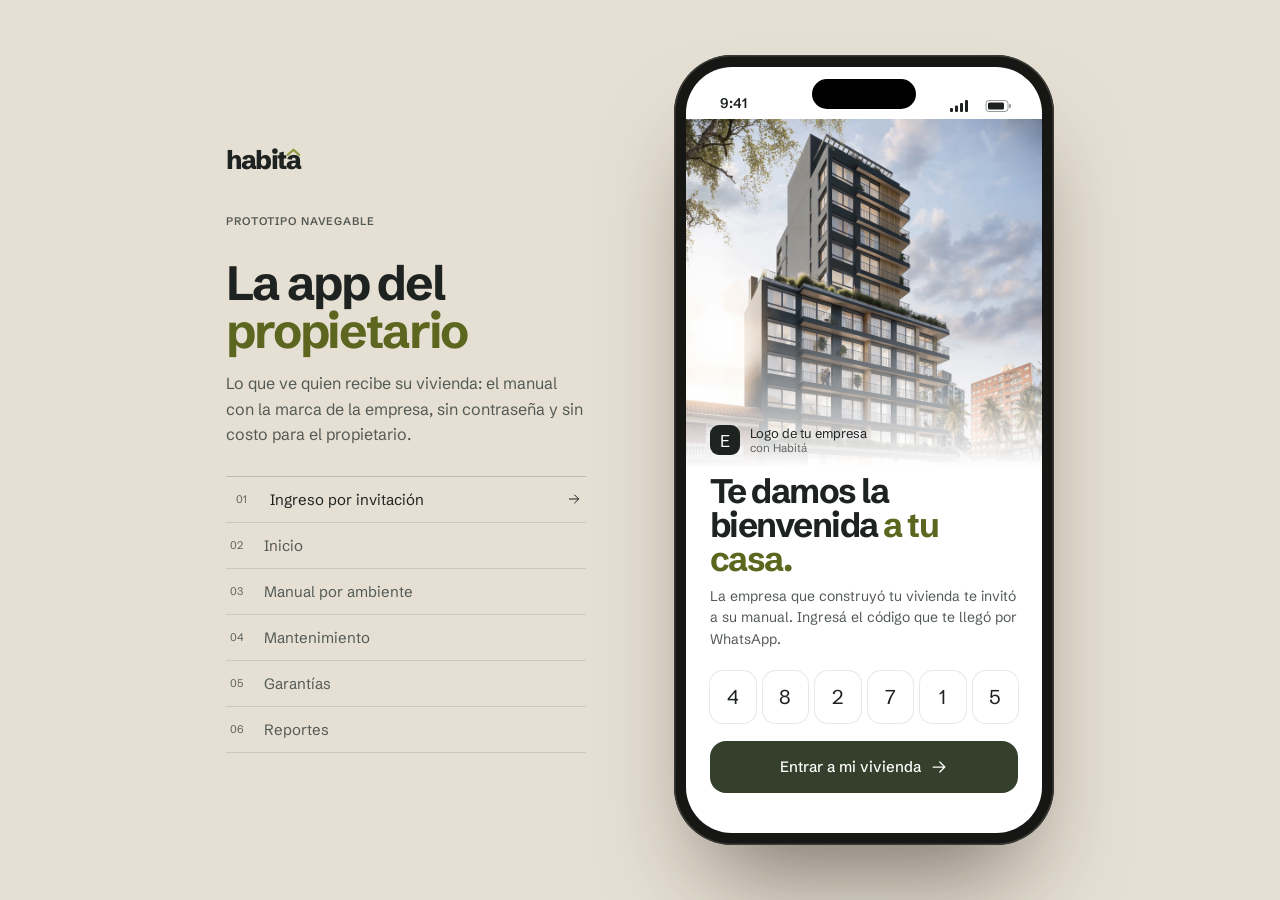
==== app.html @ 1dd272a1 "Demo de Habitá: web y app del propietario Co-Authored-By: Claude Opus 5.5 <noreply@anthropic.com>" ====
<!DOCTYPE html>
<html lang="es-UY">
<head>
<script>if (location.search.includes("embed")) document.documentElement.classList.add("embed");</script>
<meta charset="utf-8">
<meta name="viewport" content="width=device-width, initial-scale=1, viewport-fit=cover">
<title>Habitá · App del propietario</title>
<link rel="preconnect" href="https://fonts.googleapis.com">
<link rel="preconnect" href="https://fonts.gstatic.com" crossorigin>
<link href="https://fonts.googleapis.com/css2?family=Schibsted+Grotesk:wght@400..800&display=swap" rel="stylesheet">
<link rel="stylesheet" href="tokens.css">
<style>
  :root {
    --brand: var(--salvia); --brand-soft: var(--salvia-soft); --paper: var(--blanco); --paper-2: var(--arena); --card: #fff;
    --ink: var(--tinta); --ink-2: var(--tinta-2); --ink-3: var(--tinta-3); --line: rgba(30,31,28,.1); --wood: var(--terracota); --wood-soft: var(--terracota-soft);
    --serif: var(--display); --sans: var(--texto); --mono: var(--texto);
  }
  * { box-sizing: border-box; margin: 0; padding: 0; -webkit-tap-highlight-color: transparent; }
  body { font-family: var(--sans); color: var(--ink); background: var(--stage, #e6dfd3); min-height: 100vh; display: flex; align-items: center; justify-content: center; gap: 88px; padding: 32px; -webkit-font-smoothing: antialiased; }
  h1, h2, h3 { font-family: var(--serif); font-weight: 700; letter-spacing: -.045em; line-height: 1; }
  em { font-style: normal; }
  button, input, select, textarea { font: inherit; color: inherit; }
  button { background: none; border: 0; cursor: pointer; }
  svg.i { width: 20px; height: 20px; fill: none; stroke: currentColor; stroke-width: 1.5; stroke-linecap: round; stroke-linejoin: round; flex-shrink: 0; }
  :focus-visible { outline: 2px solid var(--wood); outline-offset: 2px; border-radius: 6px; }
  .label { font-family: var(--mono); font-weight: 600; font-size: 11px; letter-spacing: .08em; text-transform: uppercase; color: var(--ink-3); }

  /* Presentación */
  .intro { max-width: 360px; }
  .brand { display: flex; align-items: center; gap: 10px; margin-bottom: 40px; }
  .intro h1 { font-size: 48px; margin: 14px 0 16px; }
  .intro h1 em { color: var(--wood); }
  .intro p { color: var(--ink-2); line-height: 1.6; margin-bottom: 28px; }
  .jump { display: grid; border-top: 1px solid rgba(27,28,25,.18); }
  .jump button { display: grid; grid-template-columns: 34px 1fr auto; align-items: center; text-align: left; padding: 13px 4px; border-bottom: 1px solid rgba(27,28,25,.12); font-size: 15px; transition: padding .3s, color .2s; color: var(--ink-2); }
  .jump button span { font-family: var(--mono); font-size: 11px; color: var(--ink-3); }
  .jump button svg.i { width: 16px; height: 16px; opacity: 0; transition: opacity .2s, transform .3s; }
  .jump button:hover, .jump button.on { color: var(--ink); padding-left: 10px; }
  .jump button.on svg.i, .jump button:hover svg.i { opacity: 1; }

  .device { width: 380px; height: 790px; border-radius: 58px; padding: 12px; background: #161714; box-shadow: inset 0 0 0 1.5px #3a3b36, 0 60px 100px -36px rgba(30,20,10,.55); position: relative; flex-shrink: 0; }
  .device::before { content: ''; position: absolute; top: 24px; left: 50%; transform: translateX(-50%); width: 104px; height: 30px; border-radius: 20px; background: #000; z-index: 30; }
  .screen { width: 100%; height: 100%; border-radius: 46px; overflow: hidden; background: var(--paper); position: relative; display: flex; flex-direction: column; isolation: isolate; }

  body.embed { background: var(--paper); padding: 0; display: block; }
  body.embed .intro { display: none; }
  body.embed .device { width: 100%; height: 100vh; border-radius: 0; padding: 0; background: none; box-shadow: none; }
  body.embed .device::before { display: none; }
  body.embed .screen { border-radius: 0; }

  .status { height: 52px; flex-shrink: 0; display: flex; justify-content: space-between; align-items: flex-end; padding: 0 30px 7px 34px; font-size: 14px; font-weight: 600; position: relative; z-index: 5; }
  .status svg { height: 12px; }
  .views { flex: 1; position: relative; overflow: hidden; }
  .view { position: absolute; inset: 0; overflow-y: auto; padding: 6px 20px 28px; display: none; scrollbar-width: none; }
  .view::-webkit-scrollbar { display: none; }
  .view.on { display: block; }

  .top { display: flex; align-items: center; gap: 10px; margin-bottom: 18px; }
  .tenant { width: 30px; height: 30px; border-radius: 9px; background: var(--ink); color: var(--paper); display: grid; place-items: center; font-family: var(--serif); font-size: 17px; }
  .top-t { font-size: 13px; line-height: 1.25; }
  .top-t small { display: block; color: var(--ink-3); font-size: 11.5px; }
  .avatar { margin-left: auto; width: 36px; height: 36px; border-radius: 50%; background: var(--paper-2); display: grid; place-items: center; font-size: 13px; font-weight: 500; }
  .icon-btn { width: 36px; height: 36px; border-radius: 50%; display: grid; place-items: center; background: var(--card); box-shadow: 0 0 0 1px var(--line); position: relative; }
  .icon-btn .badge { position: absolute; top: 7px; right: 8px; width: 7px; height: 7px; border-radius: 50%; background: var(--wood); box-shadow: 0 0 0 2px var(--card); }
  .title { font-size: 32px; margin-bottom: 4px; }
  .title em { color: var(--wood); }
  .sub { color: var(--ink-2); font-size: 13.5px; margin-bottom: 18px; line-height: 1.5; }

  .home-card { position: relative; height: 196px; border-radius: 22px; overflow: hidden; margin-bottom: 14px; }
  .home-card img { width: 100%; height: 100%; object-fit: cover; }
  .home-card .cap { position: absolute; inset: auto 0 0; padding: 16px 18px; color: #fff; background: linear-gradient(0deg, rgba(20,24,22,.78), rgba(20,24,22,0)); }
  .home-card .cap b { display: block; font-family: var(--serif); font-weight: 700; font-size: 23px; letter-spacing: -.01em; }
  .home-card .cap span { font-size: 12px; opacity: .85; }
  .home-card .chip { position: absolute; top: 14px; left: 14px; background: var(--chip-glass, rgba(243,238,230,.92)); color: var(--ink); }

  .chip { display: inline-flex; align-items: center; gap: 5px; height: 24px; padding: 0 9px; border-radius: 999px; font-size: 11.5px; font-weight: 500; background: var(--brand-soft); color: var(--brand); white-space: nowrap; }
  .chip.warn { background: var(--wood-soft); color: var(--wood); }
  .chip.plain { background: var(--paper-2); color: var(--ink-2); }

  .alert { display: flex; gap: 12px; align-items: center; padding: 14px; border-radius: 18px; background: var(--wood-soft); margin-bottom: 4px; }
  .alert .ico { background: var(--wood); color: #fff; }
  .alert b { display: block; font-size: 14px; font-weight: 500; }
  .alert span { font-size: 12.5px; color: var(--ink-2); }

  .sec { display: flex; justify-content: space-between; align-items: baseline; margin: 22px 0 10px; }
  .sec h3 { font-size: 20px; }
  .sec button { font-size: 12.5px; color: var(--brand); font-weight: 500; }

  .card { display: flex; align-items: center; gap: 12px; padding: 13px; background: var(--card); border-radius: 16px; box-shadow: 0 0 0 1px var(--line); margin-bottom: 8px; width: 100%; text-align: left; }
  .ico { width: 40px; height: 40px; flex-shrink: 0; border-radius: 12px; display: grid; place-items: center; background: var(--paper-2); color: var(--ink); }
  .ico svg.i { width: 19px; height: 19px; }
  .card .t { flex: 1; min-width: 0; }
  .card .t b { display: block; font-size: 14px; font-weight: 500; line-height: 1.3; }
  .card .t small { font-size: 12px; color: var(--ink-3); }
  .chev { color: var(--ink-3); width: 16px !important; height: 16px !important; }

  .tip { padding: 16px; border-radius: 18px; background: var(--brand); color: var(--paper); }
  .tip .label { color: rgba(243,238,230,.55); }
  .tip p { font-family: var(--serif); font-size: 19px; line-height: 1.3; margin-top: 8px; }

  .quick { display: grid; grid-template-columns: repeat(4, 1fr); gap: 8px; }
  .quick button { display: grid; justify-items: center; gap: 7px; padding: 12px 4px; border-radius: 16px; background: var(--card); box-shadow: 0 0 0 1px var(--line); font-size: 11.5px; color: var(--ink-2); }
  .quick button svg.i { color: var(--ink); }

  .rooms { display: grid; grid-template-columns: 1fr 1fr; gap: 10px; }
  .room { position: relative; height: 138px; border-radius: 18px; overflow: hidden; text-align: left; }
  .room img { width: 100%; height: 100%; object-fit: cover; transition: transform .6s cubic-bezier(.22,1,.36,1); } .room:active img { transform: scale(1.04); } .room.noimg { background: var(--oliva-soft); color: var(--monte); display: grid; place-items: center; } .room.noimg > svg.i { width: 30px; height: 30px; margin-bottom: 34px; }
  .room:active svg.iso { transform: scale(.97); }
  .room div { position: absolute; inset: auto 0 0; padding: 18px 12px 10px; color: #fff; background: linear-gradient(0deg, rgba(20,24,22,.75), rgba(20,24,22,0)); } .room.noimg div { color: var(--ink); background: none; }
  .room b { display: block; font-size: 14px; font-weight: 500; }
  .room small { font-size: 11px; color: var(--ink-3); }
  .room.noimg { background: var(--brand-soft); color: var(--brand); display: grid; place-items: center; }
  .room.noimg svg.i { width: 30px; height: 30px; stroke-width: 1.2; margin-bottom: 30px; }
  .room.noimg div { background: none; color: var(--ink); }
  .search { display: flex; align-items: center; gap: 10px; height: 44px; padding: 0 14px; border-radius: 14px; background: var(--card); box-shadow: 0 0 0 1px var(--line); color: var(--ink-3); font-size: 14px; margin-bottom: 16px; }

  .back { display: inline-flex; align-items: center; gap: 4px; height: 36px; padding: 0 12px 0 8px; border-radius: 999px; background: var(--card); box-shadow: 0 0 0 1px var(--line); font-size: 13px; font-weight: 500; margin-bottom: 14px; }
  .hero-img { height: 210px; border-radius: 22px; overflow: hidden; margin-bottom: 16px; background: var(--oliva-soft); } .hero-img img { width: 100%; height: 100%; object-fit: cover; }
  .seg { display: flex; padding: 3px; background: var(--paper-2); border-radius: 12px; margin-bottom: 14px; position: relative; }
  .seg button { flex: 1; height: 34px; border-radius: 9px; font-size: 13px; color: var(--ink-2); position: relative; z-index: 1; transition: color .2s; }
  .seg button.on { color: var(--ink); }
  .seg .pill { position: absolute; top: 3px; bottom: 3px; left: 3px; border-radius: 9px; background: var(--card); box-shadow: 0 1px 3px rgba(0,0,0,.08); }
  .el { background: var(--card); border-radius: 16px; box-shadow: 0 0 0 1px var(--line); margin-bottom: 8px; overflow: hidden; }
  .el-h { display: flex; align-items: center; gap: 10px; width: 100%; padding: 14px; text-align: left; }
  .el-h b { flex: 1; font-size: 14.5px; font-weight: 500; }
  .el-h .chev { transition: transform .35s cubic-bezier(.22,1,.36,1); transform: rotate(90deg); }
  .el.open .el-h .chev { transform: rotate(-90deg); }
  .el-body { height: 0; overflow: hidden; }
  .el-in { padding: 0 14px 14px; }
  .el-in p { font-size: 13px; color: var(--ink-2); line-height: 1.55; }
  .meta { display: flex; flex-wrap: wrap; gap: 6px; margin-top: 10px; }
  .meta span { display: inline-flex; align-items: center; gap: 5px; font-size: 11.5px; padding: 5px 9px; border-radius: 8px; background: var(--paper-2); color: var(--ink-2); }
  .meta svg.i { width: 13px; height: 13px; }
  .do { list-style: none; display: grid; gap: 8px; }
  .do li { display: flex; gap: 10px; font-size: 13.5px; line-height: 1.45; padding: 12px 14px; background: var(--card); border-radius: 14px; box-shadow: 0 0 0 1px var(--line); }
  .do li svg.i { width: 16px; height: 16px; color: var(--brand); margin-top: 2px; }

  .week { display: flex; justify-content: space-between; padding: 10px 8px; background: var(--card); border-radius: 18px; box-shadow: 0 0 0 1px var(--line); margin-bottom: 8px; }
  .week div { width: 40px; text-align: center; font-size: 11px; color: var(--ink-3); display: grid; gap: 4px; justify-items: center; }
  .week b { width: 34px; height: 34px; border-radius: 11px; display: grid; place-items: center; font-size: 15px; font-weight: 500; color: var(--ink); position: relative; }
  .week .today b { background: var(--ink); color: var(--paper); }
  .week .dot b::after { content: ''; position: absolute; bottom: 3px; width: 4px; height: 4px; border-radius: 50%; background: var(--wood); }
  .month { font-family: var(--mono); font-size: 11px; letter-spacing: .08em; text-transform: uppercase; color: var(--ink-3); margin: 18px 0 8px; }
  .task .check { width: 26px; height: 26px; flex-shrink: 0; border-radius: 50%; box-shadow: inset 0 0 0 1.5px #cdc5b8; display: grid; place-items: center; color: #fff; transition: background .25s, box-shadow .25s; }
  .task .check svg.i { width: 14px; height: 14px; stroke-width: 2.2; opacity: 0; }
  .task.done .check { background: var(--brand); box-shadow: none; }
  .task.done .check svg.i { opacity: 1; }
  .task.done .t b { color: var(--ink-3); text-decoration: line-through; text-decoration-color: rgba(0,0,0,.25); }

  .w-sum { display: grid; grid-template-columns: 1fr 1fr 1fr; gap: 8px; margin-bottom: 14px; }
  .w-sum div { padding: 12px; border-radius: 16px; background: var(--card); box-shadow: 0 0 0 1px var(--line); }
  .w-sum b { display: block; font-family: var(--serif); font-weight: 700; font-size: 28px; line-height: 1.1; }
  .w-sum span { font-size: 11px; color: var(--ink-3); }
  .w-sum .warn b { color: var(--wood); }
  .wi { padding: 14px; border-radius: 16px; background: var(--card); box-shadow: 0 0 0 1px var(--line); margin-bottom: 8px; }
  .wi-h { display: flex; justify-content: space-between; align-items: center; gap: 8px; }
  .wi-h b { font-size: 14px; font-weight: 500; }
  .wi p { font-size: 12px; color: var(--ink-3); margin-top: 3px; }
  .bar { height: 4px; border-radius: 4px; background: var(--paper-2); margin-top: 11px; overflow: hidden; }
  .bar i { display: block; height: 100%; border-radius: 4px; background: var(--brand); transform-origin: 0 50%; }
  .bar i.warn { background: var(--wood); }
  .decenal { padding: 16px; border-radius: 18px; background: var(--brand); color: var(--paper); margin-top: 6px; }
  .decenal .label { color: rgba(243,238,230,.55); }
  .decenal b { display: block; font-family: var(--serif); font-weight: 700; font-size: 21px; margin: 6px 0 4px; }
  .decenal p { font-size: 12.5px; color: rgba(243,238,230,.7); line-height: 1.5; }

  .photo { position: relative; display: grid; place-items: center; width: 100%; height: 190px; border-radius: 20px; background: var(--card); box-shadow: inset 0 0 0 1.5px #d5cdbf; color: var(--ink-3); font-size: 13px; overflow: hidden; margin-bottom: 6px; }
  .photo .in { display: grid; justify-items: center; gap: 8px; }
  .photo .in .ico { background: var(--ink); color: var(--paper); width: 48px; height: 48px; border-radius: 50%; }
  .photo .shot { position: absolute; inset: 0; } .photo .shot img { width: 100%; height: 100%; object-fit: cover; object-position: 30% 78%; } .photo .shot .chip { position: absolute; left: 10px; bottom: 10px; }
  .photo .flash { position: absolute; inset: 0; background: #fff; opacity: 0; pointer-events: none; }
  .photo .retake { position: absolute; right: 10px; bottom: 10px; z-index: 2; }
  label { display: block; font-size: 12px; font-weight: 500; color: var(--ink-2); margin: 14px 0 6px; }
  select, textarea { width: 100%; padding: 12px 14px; border-radius: 14px; border: 0; background: var(--card); box-shadow: 0 0 0 1px var(--line); font-size: 14px; appearance: none; }
  select { background-image: url("data:image/svg+xml,%3Csvg xmlns='http://www.w3.org/2000/svg' width='12' height='12' fill='none' stroke='%238a897f' stroke-width='1.5'%3E%3Cpath d='M2 4.5 6 8l4-3.5'/%3E%3C/svg%3E"); background-repeat: no-repeat; background-position: right 14px center; }
  textarea { height: 84px; resize: none; line-height: 1.45; }
  .primary { display: flex; align-items: center; justify-content: center; gap: 8px; width: 100%; height: 52px; margin-top: 18px; border-radius: 16px; background: var(--ink); color: var(--paper); font-size: 15px; font-weight: 500; }
  .primary.brand { background: var(--brand); }

  .ok { text-align: center; padding-top: 40px; }
  .ok-ring { width: 92px; height: 92px; margin: 0 auto 22px; }
  .ok-ring circle { fill: none; stroke: var(--brand); stroke-width: 2; }
  .ok-ring path { fill: none; stroke: var(--brand); stroke-width: 2.5; stroke-linecap: round; stroke-linejoin: round; }
  .ok h2 { font-size: 30px; margin-bottom: 8px; }
  .ok > p { color: var(--ink-2); font-size: 14px; line-height: 1.5; max-width: 280px; margin: 0 auto; }
  .tl { text-align: left; margin-top: 28px; position: relative; padding-left: 30px; }
  .tl::before { content: ''; position: absolute; left: 9px; top: 10px; bottom: 26px; width: 1.5px; background: var(--line); }
  .tl div { position: relative; padding: 0 0 18px; }
  .tl div::before { content: ''; position: absolute; left: -26px; top: 4px; width: 12px; height: 12px; border-radius: 50%; background: var(--paper); box-shadow: inset 0 0 0 1.5px #cdc5b8; }
  .tl div.done::before { background: var(--brand); box-shadow: none; }
  .tl div.now::before { background: var(--wood); box-shadow: 0 0 0 4px var(--wood-soft); }
  .tl b { display: block; font-size: 14px; font-weight: 500; }
  .tl small { font-size: 12px; color: var(--ink-3); }

  #v-login { padding: 0; }
  .login-img { height: 360px; position: relative; }
  .login-img img { width: 100%; height: 100%; object-fit: cover; }
  .login-img::after { content: ''; position: absolute; inset: 0; background: linear-gradient(0deg, var(--paper) 3%, rgba(244,243,239,0) 45%); }
  .login-body { padding: 0 24px; margin-top: -54px; position: relative; }
  .login-body .top { margin-bottom: 18px; }
  .login-body h1 { font-size: 34px; margin-bottom: 10px; }
  .login-body h1 em { color: var(--wood); }
  .login-body > p { color: var(--ink-2); font-size: 14px; line-height: 1.55; }
  .code { display: grid; grid-template-columns: repeat(6, 1fr); gap: 7px; margin-top: 20px; }
  .code span { height: 52px; border-radius: 13px; background: var(--card); box-shadow: 0 0 0 1px var(--line); display: grid; place-items: center; font-family: var(--mono); font-size: 20px; }
  .fine { font-size: 11.5px; color: var(--ink-3); text-align: center; margin-top: 14px; }

  .tabbar { flex-shrink: 0; position: relative; display: grid; grid-template-columns: repeat(5, 1fr); padding: 8px 10px 26px; background: var(--bar-glass, rgba(251,249,245,.94)); backdrop-filter: blur(12px); border-top: 1px solid var(--line); z-index: 5; }
  .tabbar button { position: relative; z-index: 1; display: grid; justify-items: center; gap: 3px; padding: 6px 0; font-size: 11px; font-weight: 500; color: var(--ink-3); transition: color .2s; }
  .tabbar button.on { color: var(--ink); }
  .tabbar .t-ind { position: absolute; top: 8px; height: 48px; border-radius: 14px; background: var(--paper-2); }
  .tabbar.hide { display: none; }

  .scrim { position: absolute; inset: 0; background: rgba(15,15,12,.45); opacity: 0; pointer-events: none; z-index: 20; }
  .sheet { position: absolute; left: 0; right: 0; bottom: 0; z-index: 21; background: var(--paper); border-radius: 28px 28px 0 0; padding: 10px 20px 34px; transform: translateY(105%); }
  .sheet-close { position: absolute; top: 12px; right: 14px; width: 44px; height: 44px; border-radius: 50%; display: grid; place-items: center; background: var(--paper-2); transform: rotate(-90deg); }
  .sheet .grab { width: 38px; height: 4px; border-radius: 4px; background: #cfc7ba; margin: 0 auto 16px; }
  .sheet h3 { font-size: 26px; margin-bottom: 4px; }
  .em { display: grid; gap: 8px; margin-top: 14px; }
  .em div { display: flex; gap: 12px; padding: 12px; border-radius: 16px; background: var(--card); box-shadow: 0 0 0 1px var(--line); }
  .em b { display: block; font-size: 14px; font-weight: 500; }
  .em span { font-size: 12.5px; color: var(--ink-2); line-height: 1.45; }
  .call { display: grid; grid-template-columns: 1fr 1fr; gap: 8px; margin-top: 12px; }
  .call a { display: flex; align-items: center; justify-content: center; gap: 8px; height: 48px; border-radius: 14px; background: var(--ink); color: var(--paper); font-size: 14px; font-weight: 500; text-decoration: none; }
  .call a + a { background: var(--card); color: var(--ink); box-shadow: 0 0 0 1px var(--line); }

  @media (max-width: 900px) {
    body:not(.embed) { padding: 0; display: block; }
    body:not(.embed) .intro { display: none; }
    body:not(.embed) .device { width: 100%; height: 100dvh; border-radius: 0; padding: 0; background: none; box-shadow: none; }
    body:not(.embed) .device::before { display: none; }
    body:not(.embed) .screen { border-radius: 0; }
  }
  /* Modo oscuro (la app; el teléfono dentro de la web acompaña al sistema solo si se abre aparte) */
  @media (prefers-color-scheme: dark) {
    html:not(.embed) {
      --paper: #121512; --paper-2: #1C211C; --card: #222823; --line: rgba(236,239,232,.12);
      --ink: #ECEFE8; --ink-2: #B9C0B6; --ink-3: #9AA297;
      --brand: #C3CC72; --brand-soft: #2D3523; --wood: #C3CC72; --wood-soft: #333A1F;
      --stage: #0B0D0B; --chip-glass: rgba(18,21,18,.82); --bar-glass: rgba(22,26,22,.92);
      --lm-bg: #2D3523; --lm-fg: #ECEFE8;
      color-scheme: dark;
    }
    html:not(.embed) .primary { color: #121512; }
    html:not(.embed) .tip, html:not(.embed) .decenal { color: #121512; }
    html:not(.embed) .tip .label, html:not(.embed) .decenal .label, html:not(.embed) .decenal p { color: rgba(18,21,18,.7); }
    html:not(.embed) .wordmark { color: var(--ink); }
    html:not(.embed) .scrim { background: rgba(0,0,0,.6); }
  }
</style>
</head>
<body>
<svg width="0" height="0" style="position:absolute" aria-hidden="true">
  <symbol id="logo" viewBox="0 0 32 32"><rect width="32" height="32" rx="8" fill="var(--lm-bg)"/><text x="16" y="25" text-anchor="middle" font-family="Schibsted Grotesk" font-weight="800" font-size="21" fill="var(--lm-fg)">a</text><path d="M10.8 10.6 16 6l5.2 4.6" fill="none" stroke="var(--lm-roof)" stroke-width="2.4" stroke-linecap="round" stroke-linejoin="round"/></symbol>
  <symbol id="home" viewBox="0 0 24 24"><path d="M3.5 10.5 12 3.5l8.5 7V20a.5.5 0 0 1-.5.5h-5v-6h-6v6H4a.5.5 0 0 1-.5-.5z"/></symbol>
  <symbol id="book" viewBox="0 0 24 24"><path d="M4 19.5V5a2 2 0 0 1 2-2h14v15H6a2 2 0 0 0-2 2 2 2 0 0 0 2 2h14"/></symbol>
  <symbol id="calendar" viewBox="0 0 24 24"><rect x="3.5" y="5" width="17" height="15.5" rx="2"/><path d="M3.5 10h17M8 3v4M16 3v4"/></symbol>
  <symbol id="shield" viewBox="0 0 24 24"><path d="M12 3 4.5 6v6c0 4.5 3.2 7.8 7.5 9 4.3-1.2 7.5-4.5 7.5-9V6z"/></symbol>
  <symbol id="camera" viewBox="0 0 24 24"><path d="M4 7.5h3l2-2.5h6l2 2.5h3a1 1 0 0 1 1 1V19a1 1 0 0 1-1 1H4a1 1 0 0 1-1-1V8.5a1 1 0 0 1 1-1z"/><circle cx="12" cy="13.2" r="3.4"/></symbol>
  <symbol id="arrow" viewBox="0 0 24 24"><path d="M5 12h14M13 6l6 6-6 6"/></symbol>
  <symbol id="chev" viewBox="0 0 24 24"><path d="m9 6 6 6-6 6"/></symbol>
  <symbol id="back" viewBox="0 0 24 24"><path d="m15 6-6 6 6 6"/></symbol>
  <symbol id="check" viewBox="0 0 24 24"><path d="M20 6 9 17l-5-5"/></symbol>
  <symbol id="bell" viewBox="0 0 24 24"><path d="M6 8.5a6 6 0 0 1 12 0c0 6.5 2.5 8.5 2.5 8.5h-17S6 15 6 8.5"/><path d="M10.3 20.5a1.9 1.9 0 0 0 3.4 0"/></symbol>
  <symbol id="search" viewBox="0 0 24 24"><circle cx="11" cy="11" r="6.5"/><path d="m20 20-4.2-4.2"/></symbol>
  <symbol id="drop" viewBox="0 0 24 24"><path d="M12 3.5s6 6.4 6 10.5a6 6 0 0 1-12 0c0-4.1 6-10.5 6-10.5z"/></symbol>
  <symbol id="wind" viewBox="0 0 24 24"><path d="M3 8h10.5a2.5 2.5 0 1 0-2.5-2.5M3 12h15.5a2.5 2.5 0 1 1-2.5 2.5M3 16h7"/></symbol>
  <symbol id="zap" viewBox="0 0 24 24"><path d="M13 2.5 4.5 13.5H12l-1 8 8.5-11H12z"/></symbol>
  <symbol id="flame" viewBox="0 0 24 24"><path d="M12 21a6.5 6.5 0 0 0 6.5-6.5c0-4.5-4-6.5-4.5-11-2.5 2-4 4-4 6.5-1-1-1.5-2-1.5-3C6.5 9 5.5 11.5 5.5 14.5A6.5 6.5 0 0 0 12 21z"/></symbol>
  <symbol id="plan" viewBox="0 0 24 24"><rect x="3.5" y="3.5" width="17" height="17" rx="1"/><path d="M3.5 12h7v8.5M10.5 3.5V8M14 12h6.5"/></symbol>
  <symbol id="phone" viewBox="0 0 24 24"><path d="M5 3.5h3.5l1.5 4.5-2.2 1.4a11 11 0 0 0 6.8 6.8L16 14l4.5 1.5V19a1.5 1.5 0 0 1-1.5 1.5A16 16 0 0 1 3.5 5 1.5 1.5 0 0 1 5 3.5z"/></symbol>
  <symbol id="alert" viewBox="0 0 24 24"><path d="M12 9v4.5M12 17h.01"/><path d="M10.3 3.9 2.3 18a2 2 0 0 0 1.7 3h16a2 2 0 0 0 1.7-3l-8-14.1a2 2 0 0 0-3.4 0z"/></symbol>
  <symbol id="building" viewBox="0 0 24 24"><rect x="4.5" y="3" width="15" height="18" rx="1"/><path d="M9.5 21v-4h5v4M8.5 7h2M13.5 7h2M8.5 11h2M13.5 11h2"/></symbol>
  <symbol id="tool" viewBox="0 0 24 24"><path d="M14.5 6.5a4 4 0 0 0-5.3 5.3L3.5 17.5l3 3 5.7-5.7a4 4 0 0 0 5.3-5.3l-2.4 2.4-2.3-.6-.6-2.3z"/></symbol>
  <symbol id="tag" viewBox="0 0 24 24"><path d="M3.5 12.5V4a.5.5 0 0 1 .5-.5h8.5l8 8-9 9z"/><circle cx="8" cy="8" r="1.2"/></symbol>
  <symbol id="clock" viewBox="0 0 24 24"><circle cx="12" cy="12" r="8.5"/><path d="M12 7.5V12l3 2"/></symbol>
  <symbol id="send" viewBox="0 0 24 24"><path d="M20.5 3.5 10 14M20.5 3.5 14 20.5l-4-6.5-6.5-4z"/></symbol>
</svg>

<div class="intro">
  <div class="brand"><span class="wordmark">habit<span class="wm-a">a<svg viewBox="0 0 20 11"><path d="M2 9.5 10 2.5l8 7"/></svg></span></span></div>
  <p class="label">Prototipo navegable</p>
  <h1>La app del <em>propietario</em></h1>
  <p>Lo que ve quien recibe su vivienda: el manual con la marca de la empresa, sin contraseña y sin costo para el propietario.</p>
  <div class="jump">
    <button data-go="login"><span>01</span>Ingreso por invitación<svg class="i"><use href="#arrow"/></svg></button>
    <button data-go="home"><span>02</span>Inicio<svg class="i"><use href="#arrow"/></svg></button>
    <button data-go="manual"><span>03</span>Manual por ambiente<svg class="i"><use href="#arrow"/></svg></button>
    <button data-go="agenda"><span>04</span>Mantenimiento<svg class="i"><use href="#arrow"/></svg></button>
    <button data-go="garantias"><span>05</span>Garantías<svg class="i"><use href="#arrow"/></svg></button>
    <button data-go="reportes"><span>06</span>Reportes<svg class="i"><use href="#arrow"/></svg></button>
  </div>
</div>

<div class="device">
  <div class="screen">
    <div class="status"><span>9:41</span><svg viewBox="0 0 62 12" aria-hidden="true"><g fill="currentColor"><rect x="0" y="8" width="3" height="4" rx="1"/><rect x="5" y="5.5" width="3" height="6.5" rx="1"/><rect x="10" y="3" width="3" height="9" rx="1"/><rect x="15" y="0" width="3" height="12" rx="1"/><rect x="36" y=".5" width="22" height="11" rx="3" fill="none" stroke="currentColor" opacity=".45"/><rect x="38" y="2.5" width="16" height="7" rx="1.5"/><rect x="59" y="4" width="2" height="4" rx="1" opacity=".45"/></g></svg></div>

    <div class="views">
      <!-- LOGIN -->
      <section class="view" id="v-login">
        <div class="login-img"><img src="assets/img/fachada-esquina.webp" alt="" style="object-position:50% 30%"></div>
        <div class="login-body">
          <div class="top"><span class="tenant">E</span><div class="top-t">Logo de tu empresa<small>con Habitá</small></div></div>
          <h1>Te damos la bienvenida <em>a tu casa.</em></h1>
          <p>La empresa que construyó tu vivienda te invitó a su manual. Ingresá el código que te llegó por WhatsApp.</p>
          <div class="code" aria-label="Código de invitación"><span>4</span><span>8</span><span>2</span><span>7</span><span>1</span><span>5</span></div>
          <button class="primary brand" data-go="home">Entrar a mi vivienda <svg class="i"><use href="#arrow"/></svg></button>
          <p class="fine">No necesitás contraseña. También podés entrar desde el enlace que te llegó por email.</p>
        </div>
      </section>

      <!-- INICIO -->
      <section class="view" id="v-home">
        <div class="top"><span class="tenant">E</span><div class="top-t">Tu empresa<small>Tu edificio</small></div><button class="icon-btn" aria-label="Avisos" style="margin-left:auto"><svg class="i"><use href="#bell"/></svg><span class="badge"></span></button><span class="avatar" style="margin-left:0" aria-label="Tu cuenta"><svg class="i" style="width:18px;height:18px"><use href="#home"/></svg></span></div>
        <h2 class="title">Hola, <em>buen día</em></h2>
        <p class="sub">Tenés dos tareas esta semana y una garantía por vencer.</p>
        <div class="home-card"><img src="assets/img/living-familia.webp" alt=""><span class="chip"><svg class="i" style="width:13px;height:13px"><use href="#check"/></svg>Entregada</span><div class="cap"><b>Tu vivienda</b><span>Manual activo desde la entrega</span></div></div>
        <button class="alert" data-go="garantias" style="width:100%;text-align:left"><span class="ico"><svg class="i"><use href="#shield"/></svg></span><div style="flex:1"><b>Aire acondicionado split</b><span>La garantía vence en 45 días. Si algo no anda bien, reportalo antes.</span></div><svg class="i chev"><use href="#chev"/></svg></button>
        <div class="sec"><h3>Esta semana</h3><button data-go="agenda">Ver agenda</button></div>
        <button class="card" data-go="agenda"><span class="ico"><svg class="i"><use href="#drop"/></svg></span><div class="t"><b>Revisar sifones de la cocina</b><small>Jueves · 10 min · Vos</small></div><svg class="i chev"><use href="#chev"/></svg></button>
        <button class="card" data-go="agenda"><span class="ico"><svg class="i"><use href="#zap"/></svg></span><div class="t"><b>Probar el interruptor diferencial</b><small>Sábado · 1 min · Vos</small></div><svg class="i chev"><use href="#chev"/></svg></button>
        <div class="sec"><h3>Accesos</h3></div>
        <div class="quick">
          <button><svg class="i"><use href="#plan"/></svg>Planos</button>
          <button><svg class="i"><use href="#tool"/></svg>Proveedores</button>
          <button><svg class="i"><use href="#building"/></svg>Edificio</button>
          <button data-sheet="emergencia"><svg class="i"><use href="#alert"/></svg>Emergencias</button>
        </div>
        <div class="sec"><h3>Consejo de la semana</h3></div>
        <div class="tip"><p class="label">Humedad y condensación</p><p>Ventilá 30 a 60 minutos en las horas de sol, y el dormitorio a la mañana. Así se evitan la condensación y los hongos.</p></div>
      </section>

      <!-- MANUAL -->
      <section class="view" id="v-manual">
        <h2 class="title">Tu <em>manual</em></h2>
        <p class="sub">Cada ambiente con sus materiales, cuidados y garantías.</p>
        <div class="search"><svg class="i"><use href="#search"/></svg>Buscar: piso, termotanque, sifón…</div>
        <div class="rooms" id="rooms"></div>
        <div class="sec"><h3>Documentos</h3></div>
        <div class="card"><span class="ico"><svg class="i"><use href="#plan"/></svg></span><div class="t"><b>Planos de la unidad</b><small>Planta, eléctrico, sanitario</small></div><span class="chip plain">3 PDF</span></div>
        <div class="card"><span class="ico"><svg class="i"><use href="#book"/></svg></span><div class="t"><b>Reglamento de copropiedad</b><small>Bienes comunes y de uso exclusivo</small></div><span class="chip plain">PDF</span></div>
      </section>

      <!-- AMBIENTE -->
      <section class="view" id="v-ambiente">
        <button class="back" data-go="manual"><svg class="i"><use href="#back"/></svg>Manual</button>
        <div class="hero-img"><img id="amb-img" alt=""></div>
        <h2 class="title" id="amb-title"></h2>
        <p class="sub" id="amb-sub"></p>
        <div class="seg" data-seg><span class="pill"></span><button class="on" data-part="el">Elementos</button><button data-part="uso">Buen uso</button></div>
        <div id="amb-el"></div>
        <ul class="do" id="amb-uso" hidden></ul>
      </section>

      <!-- AGENDA -->
      <section class="view" id="v-agenda">
        <h2 class="title">Tu <em>agenda</em></h2>
        <p class="sub">Armada a partir de los materiales y equipos de tu vivienda.</p>
        <div class="week">
          <div>L<b>10</b></div><div>M<b>11</b></div><div class="today">M<b>12</b></div><div class="dot">J<b>13</b></div><div>V<b>14</b></div><div class="dot">S<b>15</b></div><div>D<b>16</b></div>
        </div>
        <div class="seg" data-seg><span class="pill"></span><button class="on">Mi vivienda</button><button>Edificio</button></div>
        <p class="month">Noviembre</p>
        <div class="card task"><button class="check" aria-label="Marcar como hecha"><svg class="i"><use href="#check"/></svg></button><div class="t"><b>Revisar sifones de la cocina</b><small>Jue 13 · Mensual · Vos</small></div></div>
        <div class="card task"><button class="check" aria-label="Marcar como hecha"><svg class="i"><use href="#check"/></svg></button><div class="t"><b>Probar el interruptor diferencial</b><small>Sáb 15 · Mensual · Vos</small></div></div>
        <div class="card task done"><button class="check" aria-label="Marcar como pendiente"><svg class="i"><use href="#check"/></svg></button><div class="t"><b>Limpiar desagües del balcón</b><small>Hecho el 2 nov</small></div></div>
        <p class="month">Diciembre</p>
        <div class="card task"><button class="check" aria-label="Marcar como hecha"><svg class="i"><use href="#check"/></svg></button><div class="t"><b>Limpiar guías y desagües de aberturas</b><small>Jue 4 · Cada 6 meses · Vos</small></div></div>
        <div class="card task"><button class="check" aria-label="Marcar como hecha"><svg class="i"><use href="#check"/></svg></button><div class="t"><b>Revisar la impermeabilización</b><small>Jue 18 · Administración</small></div><span class="chip plain">Edificio</span></div>
        <p class="month">Marzo 2027</p>
        <div class="card task"><button class="check" aria-label="Marcar como hecha"><svg class="i"><use href="#check"/></svg></button><div class="t"><b>Revisar llaves de corte de agua y gas</b><small>Anual · Técnico recomendado</small></div><span class="chip plain">Técnico</span></div>
      </section>

      <!-- GARANTÍAS -->
      <section class="view" id="v-garantias">
        <h2 class="title">Tus <em>garantías</em></h2>
        <p class="sub">Te avisamos 60 días antes de cada vencimiento.</p>
        <div class="w-sum"><div><b>9</b><span>Vigentes</span></div><div class="warn"><b>2</b><span>Por vencer</span></div><div><b>0</b><span>Vencidas</span></div></div>
        <div class="wi"><div class="wi-h"><b>Aire acondicionado split</b><span class="chip warn">45 días</span></div><p>Proveedor de climatización · hasta 27 dic 2026</p><div class="bar"><i class="warn" style="width:94%"></i></div></div>
        <div class="wi"><div class="wi-h"><b>Defectos de obra</b><span class="chip warn">4 meses</span></div><p>Empresa constructora · 1 año desde la recepción provisoria</p><div class="bar"><i class="warn" style="width:68%"></i></div></div>
        <div class="wi"><div class="wi-h"><b>Termotanque 60 L</b><span class="chip">2 años</span></div><p>Fabricante · hasta nov 2028</p><div class="bar"><i style="width:33%"></i></div></div>
        <div class="wi"><div class="wi-h"><b>Aberturas de aluminio</b><span class="chip">4 años</span></div><p>Proveedor de aberturas · hasta mar 2031</p><div class="bar"><i style="width:14%"></i></div></div>
        <div class="wi"><div class="wi-h"><b>Impermeabilización de azotea</b><span class="chip">9 años</span></div><p>Contratista · Bien común: la gestiona la administración</p><div class="bar"><i style="width:8%"></i></div></div>
        <div class="decenal"><p class="label">Responsabilidad decenal</p><b>Hasta marzo de 2036</b><p>Cubre la ruina del edificio por vicios de la construcción o del suelo. No cubre el desgaste normal ni el mal uso.</p></div>
      </section>

      <!-- REPORTES -->
      <section class="view" id="v-reportes">
        <h2 class="title">Tus <em>reportes</em></h2>
        <p class="sub">Cada problema que reportás llega a la empresa y podés seguir su estado.</p>
        <button class="primary" data-go="reportar" style="margin:0 0 18px"><svg class="i"><use href="#camera"/></svg>Nuevo reporte</button>
        <p class="month">En curso</p>
        <button class="card" data-go="ok"><span class="ico"><svg class="i"><use href="#drop"/></svg></span><div class="t"><b>Agua acumulada en el balcón</b><small>Enviado hoy · Balcón</small></div><span class="chip warn">En curso</span></button>
        <p class="month">Resueltos</p>
        <div class="card"><span class="ico"><svg class="i"><use href="#tool"/></svg></span><div class="t"><b>Puerta del placard descuadrada</b><small>Resuelto en 6 días · Dormitorio 1</small></div><span class="chip">Resuelto</span></div>
        <div class="card"><span class="ico"><svg class="i"><use href="#drop"/></svg></span><div class="t"><b>Pérdida en la canilla de la cocina</b><small>Resuelto en 3 días · Cocina</small></div><span class="chip">Resuelto</span></div>
      </section>

      <!-- REPORTAR -->
      <section class="view" id="v-reportar">
        <button class="back" data-go="reportes"><svg class="i"><use href="#back"/></svg>Reportes</button>
        <h2 class="title">Nuevo <em>reporte</em></h2>
        <p class="sub">Le llega a la empresa con tu vivienda, el ambiente y la foto.</p>
        <button class="photo" id="photo"><span class="in"><span class="ico"><svg class="i"><use href="#camera"/></svg></span>Sacar una foto</span><span class="flash"></span></button>
        <label for="r-amb">Ambiente</label>
        <select id="r-amb"><option>Balcón</option><option>Living-comedor</option><option>Cocina</option><option>Baño</option><option>Dormitorio 1</option></select>
        <label for="r-el">Elemento</label>
        <select id="r-el"><option>Desagüe</option><option>Baranda</option><option>Impermeabilización</option></select>
        <label>Urgencia</label>
        <div class="seg" data-seg style="margin-bottom:0"><span class="pill"></span><button>Baja</button><button class="on">Media</button><button>Alta</button></div>
        <label for="r-desc">¿Qué pasó?</label>
        <textarea id="r-desc">Después de la lluvia queda agua acumulada en el balcón y tarda en drenar.</textarea>
        <button class="primary" data-go="ok"><svg class="i"><use href="#send"/></svg>Enviar reporte</button>
      </section>

      <!-- OK -->
      <section class="view" id="v-ok">
        <div class="ok">
          <svg class="ok-ring" viewBox="0 0 92 92"><circle cx="46" cy="46" r="44"/><path d="M29 47.5 41 59l23-26"/></svg>
          <h2>Reporte enviado</h2>
          <p>La empresa lo recibió con tu vivienda, el ambiente y la foto. Te avisamos cuando haya novedades.</p>
          <div class="tl">
            <div class="done"><b>Recibido</b><small>Hoy, 9:41</small></div>
            <div class="now"><b>En curso</b><small>Asignado a posventa</small></div>
            <div><b>Resuelto</b><small>Pendiente</small></div>
          </div>
          <button class="primary" data-go="reportes">Ver mis reportes</button>
        </div>
      </section>
    </div>

    <nav class="tabbar" aria-label="Navegación principal">
      <span class="t-ind" aria-hidden="true"></span>
      <button data-go="home" data-tab="home"><svg class="i"><use href="#home"/></svg>Inicio</button>
      <button data-go="manual" data-tab="manual"><svg class="i"><use href="#book"/></svg>Manual</button>
      <button data-go="agenda" data-tab="agenda"><svg class="i"><use href="#calendar"/></svg>Agenda</button>
      <button data-go="garantias" data-tab="garantias"><svg class="i"><use href="#shield"/></svg>Garantías</button>
      <button data-go="reportes" data-tab="reportes"><svg class="i"><use href="#camera"/></svg>Reportes</button>
    </nav>

    <div class="scrim" data-close></div>
    <div class="sheet" role="dialog" aria-modal="true" aria-labelledby="sheet-t">
      <div class="grab"></div><button class="sheet-close" data-close aria-label="Cerrar"><svg class="i"><use href="#back"/></svg></button>
      <h3 id="sheet-t">En caso de emergencia</h3>
      <p class="sub" style="margin-bottom:0">Actuá rápido pero con calma.</p>
      <div class="em">
        <div><span class="ico"><svg class="i"><use href="#flame"/></svg></span><p><b>Olor a gas</b><span>Cerrá la llave de paso, abrí ventanas y no accionés interruptores.</span></p></div>
        <div><span class="ico"><svg class="i"><use href="#drop"/></svg></span><p><b>Pérdida de agua</b><span>Cerrá la llave de paso general. Si la mancha deja de crecer, es una cañería: llamá a un sanitario.</span></p></div>
        <div><span class="ico"><svg class="i"><use href="#zap"/></svg></span><p><b>Falla eléctrica</b><span>Bajá el tablero general antes de tocar cualquier enchufe o artefacto.</span></p></div>
        <div><span class="ico"><svg class="i"><use href="#building"/></svg></span><p><b>Incendio</b><span>Salí y cerrá la puerta. Bajá por la escalera, nunca en ascensor.</span></p></div>
      </div>
      <div class="call"><a href="tel:104"><svg class="i"><use href="#phone"/></svg>Bomberos 104</a><a href="#" data-close><svg class="i"><use href="#tool"/></svg>Llamar a posventa</a></div>
    </div>
  </div>
</div>

<script src="vendor/motion.js"></script>
<script>
  const AMB = {
    living: {
      name: 'Living-comedor', img: 'assets/img/living-familia.webp', pos: '50% 50%', n: 4,
      sub: '4 elementos',
      el: [
        { t: 'Aberturas de aluminio', chip: 'Garantía 5 años', p: 'Limpialas con un paño humedecido en alcohol. Mantené limpias las guías y los agujeros de desagüe para que no entre agua.', m: [['clock', 'Limpiar guías cada 6 meses'], ['tag', 'Proveedor de aberturas']] },
        { t: 'Piso de madera plastificado', chip: 'Garantía 2 años', p: 'Limpialo con un paño apenas húmedo, nunca con balde. Poné fieltro o regatones en las patas de los muebles y evitá el sol directo por horas.', m: [['clock', 'Revisar juntas y tablillas'], ['tag', 'Proveedor de pisos']] },
        { t: 'Cortinas roller', chip: 'Vence en 4 meses', warn: true, p: 'Están a más de 5 cm del muro para evitar la condensación. Si la cadena se traba, no la fuerces.', m: [['tag', 'Proveedor de cortinas']] },
        { t: 'Riel de luminarias', p: 'Lleva lámparas GU10 LED de 7 W, luz cálida. Antes de cambiar una, bajá la llave del tablero.', m: [['tag', 'Repuesto en el proveedor de la obra']] },
      ],
      uso: ['Ventilá a diario, mejor en las horas de sol.', 'Cuando riegues las plantas, cuidá de no mojar el piso ni salpicar las paredes.', 'El sol directo por muchas horas decolora pisos y muebles: usá las cortinas.'],
    },
    cocina: {
      name: 'Cocina', img: 'assets/img/living-cocina.webp', pos: '85% 50%', n: 4,
      sub: '4 elementos · instalación de gas',
      el: [
        { t: 'Mesada de granito', chip: 'Garantía 1 año', p: 'Lavala con agua y jabón y enjuagala bien. El limón, el vinagre y la leche dañan la piedra si quedan encima.', m: [['tag', 'Proveedor de mesadas']] },
        { t: 'Grifería monocomando', chip: 'Garantía 5 años', p: 'No la fuerces al cerrar. Si no necesitás agua caliente, dejá la palanca del lado del frío.', m: [['clock', 'Limpiar aireador cada 3 meses']] },
        { t: 'Sifón de la pileta', p: 'Revisalo una vez por mes: una pérdida chica arruina el interior del mueble.', m: [['clock', 'Mensual']] },
        { t: 'Rejillas de ventilación', p: 'Con instalación de gas, la ventilación tiene que ser permanente. No las tapes nunca.', m: [['alert', 'Seguridad']] },
      ],
      uso: ['Nunca uses cañerías ni grifería como puesta a tierra de artefactos.', 'Limpiá el melamínico con alcohol o un desengrasante de evaporación rápida.', 'Ventilá siempre que cocines para que el vapor no se deposite en las paredes.'],
    },
    dormitorio: {
      name: 'Dormitorio 1', img: 'assets/img/dormitorio-1.webp', pos: '50% 50%', n: 3,
      sub: '3 elementos',
      el: [
        { t: 'Aire acondicionado split', chip: 'Vence en 45 días', warn: true, p: 'Limpiá los filtros y revisá la unidad exterior. Si notás algo raro, reportalo antes de que venza la garantía.', m: [['clock', 'Filtros cada 3 meses'], ['tag', 'Proveedor de climatización']] },
        { t: 'Aberturas con DVH', chip: 'Garantía 5 años', p: 'Lubricá los herrajes para que funcionen suaves. Que el vidrio se empañe es normal: limpiá los orificios de salida de agua.', m: [['clock', 'Cada 6 meses']] },
        { t: 'Placard', p: 'No sobrecargues los estantes y lubricá las correderas una vez por año.', m: [] },
      ],
      uso: ['Ventilá a la mañana: la humedad de la noche es la que más condensa.', 'Evitá tener plantas en el dormitorio: de noche consumen oxígeno.', 'Dejá las cortinas a más de 5 cm del muro para que no se formen hongos.'],
    },
    bano: {
      name: 'Baño', img: '', pos: '50% 50%', n: 3,
      sub: '3 elementos · ventilación forzada',
      el: [
        { t: 'Sifones y cajas', p: 'Mantenelos limpios y con agua para evitar malos olores. Se revisan levantando la tapa; no uses elementos punzantes.', m: [['clock', 'Mensual']] },
        { t: 'Cisterna y grifería', chip: 'Garantía 5 años', p: 'Una canilla que gotea pierde 48 litros por día. Cambiá el cuerito o la junta apenas lo notes.', m: [['clock', 'Revisar pérdidas cada 2 meses']] },
        { t: 'Mampara', p: 'Secala después de cada ducha y no uses productos abrasivos en el perfil.', m: [] },
      ],
      uso: ['No tires basura, pañales ni restos de comida al inodoro.', 'Para desatascar, probá con agua caliente. Si no funciona, llamá a un profesional.', 'Ventilá el baño después de cada ducha.'],
    },
    balcon: {
      name: 'Balcón', img: 'assets/img/balcon-atardecer.webp', pos: '20% 70%', n: 3,
      sub: 'Bien común de uso exclusivo',
      el: [
        { t: 'Desagües', p: 'Mantenelos limpios y destapados, sobre todo antes de las lluvias.', m: [['clock', 'Cada 6 meses']] },
        { t: 'Impermeabilización', chip: 'Bien común', p: 'Dura unos 10 años. Cualquier obra en el balcón necesita el acuerdo de la administración.', m: [['building', 'Administración']] },
        { t: 'Baranda metálica', p: 'Hay que repintarla cada 3 años, o antes si aparece óxido.', m: [['clock', 'Cada 3 años']] },
      ],
      uso: ['No hagas perforaciones ni obras sin consultar a la administración.', 'Colocá protecciones si hay niños en la casa.'],
    },
    comunes: {
      name: 'Áreas comunes', img: 'assets/img/parrillero.webp', pos: '50% 50%', n: 3,
      sub: 'Parrillero · SUM · terraza',
      el: [
        { t: 'Parrillero', p: 'Limpiá el hollín después de cada uso: es muy inflamable.', m: [['building', 'Uso compartido']] },
        { t: 'Salón de usos múltiples', p: 'Se reserva desde la app. Cuidarlo es responsabilidad de todos los vecinos.', m: [['calendar', 'Reservar']] },
        { t: 'Extintores', p: 'Tienen que tener la revisión al día. La administración controla los vencimientos.', m: [['clock', 'Anual']] },
      ],
      uso: ['Los bienes comunes son de todos: cualquier cambio necesita el acuerdo de la copropiedad.'],
    },
  };
  const ORDER = [['living', '50% 50%'], ['cocina', '85% 50%'], ['dormitorio', '50% 50%'], ['bano', '50% 50%'], ['balcon', '20% 70%'], ['comunes', '50% 50%']];

  const M = window.Motion;
  const reduce = matchMedia('(prefers-reduced-motion: reduce)').matches;
  const motionOn = !!M && !reduce;
  const EASE = [0.22, 1, 0.36, 1];
  const params = new URLSearchParams(location.search);
  if (params.has('embed')) document.body.classList.add('embed');
  const ic = id => `<svg class="i"><use href="#${id}"/></svg>`;

  const PHOTO = { living: ['living-familia', '50% 50%'], cocina: ['living-cocina', '85% 50%'], dormitorio: ['dormitorio-1', '50% 50%'], balcon: ['balcon-atardecer', '20% 70%'], comunes: ['parrillero', '50% 50%'] };
  const illus = k => PHOTO[k] ? `<img src="assets/img/${PHOTO[k][0]}.webp" alt="" style="object-position:${PHOTO[k][1]}" loading="lazy">` : ic('drop');
  document.getElementById('rooms').innerHTML = ORDER.map(([k]) => {
    const a = AMB[k];
    return `<button class="room${PHOTO[k] ? '' : ' noimg'}" data-amb="${k}">${illus(k)}<div><b>${a.name}</b><small>${a.n} elementos</small></div></button>`;
  }).join('');

  function openAmb(k) {
    const a = AMB[k];
    const hiImg = document.getElementById('amb-img'); hiImg.parentElement.hidden = !PHOTO[k]; if (PHOTO[k]) { hiImg.src = `assets/img/${PHOTO[k][0]}.webp`; hiImg.style.objectPosition = PHOTO[k][1]; }
    document.getElementById('amb-title').textContent = a.name;
    document.getElementById('amb-sub').textContent = a.sub;
    document.getElementById('amb-el').innerHTML = a.el.map((e, i) => `
      <div class="el${i === 0 ? ' open' : ''}">
        <button class="el-h" aria-expanded="${i === 0}"><b>${e.t}</b>${e.chip ? `<span class="chip${e.warn ? ' warn' : ''}">${e.chip}</span>` : ''}<svg class="i chev"><use href="#chev"/></svg></button>
        <div class="el-body" style="height:${i === 0 ? 'auto' : '0px'}"><div class="el-in"><p>${e.p}</p>${e.m.length ? `<div class="meta">${e.m.map(([ico, s]) => `<span>${ic(ico)}${s}</span>`).join('')}</div>` : ''}</div></div>
      </div>`).join('');
    document.getElementById('amb-uso').innerHTML = a.uso.map(u => `<li>${ic('check')}<span>${u}</span></li>`).join('');
    const seg = document.querySelector('#v-ambiente [data-seg]');
    seg.querySelectorAll('button').forEach((b, i) => b.classList.toggle('on', i === 0));
    document.getElementById('amb-el').hidden = false; document.getElementById('amb-uso').hidden = true;
    go('ambiente');
    requestAnimationFrame(() => placePill(seg, true));
  }

  const tabFor = { ambiente: 'manual', ok: 'reportes', reportar: 'reportes' };
  const tabbar = document.querySelector('.tabbar');
  const tInd = tabbar.querySelector('.t-ind');
  let currentView = null;

  function moveTabInd(instant) {
    const b = tabbar.querySelector('button.on');
    if (!b) return;
    const v = { x: b.offsetLeft + 4, width: b.offsetWidth - 8 };
    if (motionOn && !instant) M.animate(tInd, v, { type: 'spring', bounce: 0.2, visualDuration: 0.35 });
    else { tInd.style.width = v.width + 'px'; tInd.style.transform = `translateX(${v.x}px)`; }
  }

  function go(v) {
    const next = document.getElementById('v-' + v);
    if (!next || currentView === v) return;
    const prev = currentView && document.getElementById('v-' + currentView);
    currentView = v;
    if (prev) prev.classList.remove('on');
    next.classList.add('on');
    next.scrollTop = 0;
    const t = tabFor[v] || v;
    tabbar.querySelectorAll('button').forEach(b => b.classList.toggle('on', b.dataset.tab === t));
    tabbar.classList.toggle('hide', v === 'login');
    document.querySelectorAll('.jump button').forEach(b => b.classList.toggle('on', b.dataset.go === v || (v === 'ambiente' && b.dataset.go === 'manual')));
    moveTabInd(!prev);
    next.querySelectorAll('[data-seg]').forEach(s => placePill(s, true));
    if (!motionOn) return;
    const kids = [...next.children].slice(0, 7);
    M.animate(kids, { opacity: [0, 1], y: [14, 0] }, { duration: 0.5, ease: EASE, delay: M.stagger(0.04) });
    if (v === 'garantias') M.animate(next.querySelectorAll('.bar i'), { scaleX: [0, 1] }, { duration: 0.9, ease: EASE, delay: M.stagger(0.07, { startDelay: 0.2 }) });
    if (v === 'ok') {
      const c = next.querySelector('.ok-ring circle'), p = next.querySelector('.ok-ring path');
      [c, p].forEach(el => { const l = el.getTotalLength(); el.style.strokeDasharray = l; el.style.strokeDashoffset = l; });
      M.animate(c, { strokeDashoffset: 0 }, { duration: 0.7, ease: EASE });
      M.animate(p, { strokeDashoffset: 0 }, { duration: 0.45, ease: EASE, delay: 0.45 });
      M.animate(next.querySelectorAll('.tl div'), { opacity: [0, 1], x: [-8, 0] }, { duration: 0.5, delay: M.stagger(0.12, { startDelay: 0.7 }) });
    }
    if (v === 'login') M.animate(next.querySelectorAll('.code span'), { opacity: [0, 1], y: [10, 0] }, { duration: 0.4, ease: EASE, delay: M.stagger(0.06, { startDelay: 0.3 }) });
  }

  function placePill(seg, instant) {
    const b = seg.querySelector('button.on'), pill = seg.querySelector('.pill');
    if (!b || !pill) return;
    const v = { x: b.offsetLeft - 3, width: b.offsetWidth };
    if (motionOn && !instant) M.animate(pill, v, { type: 'spring', bounce: 0.15, visualDuration: 0.3 });
    else { pill.style.width = v.width + 'px'; pill.style.transform = `translateX(${v.x}px)`; }
  }

  const scrim = document.querySelector('.scrim'), sheet = document.querySelector('.sheet');
  function sheetOpen(open) {
    scrim.style.pointerEvents = open ? 'auto' : 'none';
    if (motionOn) {
      M.animate(scrim, { opacity: open ? 1 : 0 }, { duration: 0.3 });
      M.animate(sheet, { y: open ? '0%' : '105%' }, open ? { type: 'spring', bounce: 0.12, visualDuration: 0.45 } : { duration: 0.25, ease: 'easeIn' });
      if (open) M.animate(sheet.querySelectorAll('.em div'), { opacity: [0, 1], y: [12, 0] }, { duration: 0.4, ease: EASE, delay: M.stagger(0.05, { startDelay: 0.15 }) });
    } else { scrim.style.opacity = open ? 1 : 0; sheet.style.transform = open ? 'none' : 'translateY(105%)'; }
  }

  document.addEventListener('click', e => {
    const t = e.target;
    const goBtn = t.closest('[data-go]');
    if (goBtn) { e.preventDefault(); go(goBtn.dataset.go); return; }
    const amb = t.closest('[data-amb]');
    if (amb) { openAmb(amb.dataset.amb); return; }
    if (t.closest('[data-sheet]')) { sheetOpen(true); return; }
    if (t.closest('[data-close]')) { e.preventDefault(); sheetOpen(false); return; }
    const check = t.closest('.task .check');
    if (check) {
      const task = check.closest('.task');
      task.classList.toggle('done');
      if (motionOn) M.animate(check, { scale: [0.8, 1] }, { type: 'spring', bounce: 0.5, visualDuration: 0.3 });
      return;
    }
    const segBtn = t.closest('[data-seg] button');
    if (segBtn) {
      const seg = segBtn.parentElement;
      seg.querySelectorAll('button').forEach(b => b.classList.toggle('on', b === segBtn));
      placePill(seg);
      if (segBtn.dataset.part) {
        const showEl = segBtn.dataset.part === 'el';
        const a = document.getElementById('amb-el'), u = document.getElementById('amb-uso');
        a.hidden = !showEl; u.hidden = showEl;
        const shown = showEl ? a.children : u.children;
        if (motionOn) M.animate(shown, { opacity: [0, 1], y: [8, 0] }, { duration: 0.35, ease: EASE, delay: M.stagger(0.04) });
      }
      return;
    }
    const elH = t.closest('.el-h');
    if (elH) {
      const el = elH.parentElement, body = el.querySelector('.el-body');
      const open = !el.classList.contains('open');
      el.classList.toggle('open', open);
      elH.setAttribute('aria-expanded', open);
      if (motionOn) {
        const h = body.querySelector('.el-in').offsetHeight;
        M.animate(body, { height: open ? [body.offsetHeight + 'px', h + 'px'] : [body.offsetHeight + 'px', '0px'] }, { duration: 0.35, ease: EASE })
          .then(() => { if (el.classList.contains('open')) body.style.height = 'auto'; });
      } else body.style.height = open ? 'auto' : '0px';
      return;
    }
  });

  const photo = document.getElementById('photo');
  photo.addEventListener('click', () => {
    if (photo.querySelector('.shot')) return;
    const flash = photo.querySelector('.flash');
    photo.insertAdjacentHTML('afterbegin', `<div class="shot" role="img" aria-label="Foto del balcón"><img src="assets/img/balcon-atardecer.webp" alt=""><span class="chip warn">Foto 1 de 1</span></div>`);
    const img = photo.querySelector('.shot');
    photo.querySelector('.in').remove();
    if (motionOn) {
      M.animate(flash, { opacity: [0.9, 0] }, { duration: 0.5 });
      M.animate(img, { scale: [1.08, 1] }, { duration: 0.8, ease: EASE });
    }
  });

  addEventListener('resize', () => { moveTabInd(true); document.querySelectorAll('[data-seg]').forEach(s => placePill(s, true)); });
  go(params.get('v') || (params.has('embed') ? 'home' : 'login'));
  requestAnimationFrame(() => { moveTabInd(true); document.querySelectorAll('[data-seg]').forEach(s => placePill(s, true)); });
</script>
</body>
</html>
---- tokens.css ----
/* Habitá · identidad "Ochava" */
:root {
  --monte: #34402B;
  --monte-2: #4A5A3C;
  --oliva: #8E9A3B;
  --oliva-2: #5C661E;
  --oliva-soft: #E7EAD2;
  --rio: #4F7F84;
  --rio-2: #3B6469;
  --rio-soft: #DDE8E8;
  --maqueta: #F4F3EF;
  --maqueta-2: #EAE9E3;
  --calle: #C8CEC4;
  --blanco: #FFFFFF;
  --tinta: #1E2321;
  --tinta-2: #535A55;
  --tinta-3: #5F655F;
  --linea: rgba(30, 35, 33, .12);
  --linea-2: rgba(30, 35, 33, .24);

  /* alias usados por la app */
  --salvia: var(--monte); --salvia-2: var(--monte-2); --salvia-soft: var(--oliva-soft);
  --terracota: var(--oliva-2); --terracota-dark: var(--oliva-2); --terracota-soft: var(--oliva-soft);
  --arena: var(--maqueta-2); --arena-2: var(--calle); --papel: var(--maqueta);
  --pizarra: var(--tinta); --pizarra-2: var(--tinta-2); --pizarra-3: var(--tinta-3);
  --ladrillo: var(--oliva-2); --ladrillo-soft: var(--oliva-soft); --cielo: var(--rio); --cielo-2: var(--rio-2); --cielo-soft: var(--rio-soft);

  --display: 'Schibsted Grotesk', system-ui, sans-serif;
  --texto: 'Schibsted Grotesk', system-ui, sans-serif;
  --ease: cubic-bezier(.22, 1, .36, 1);
  --r-sm: 8px; --r-md: 14px; --r-lg: 20px; --r-xl: 28px;
  --lm-bg: var(--monte); --lm-fg: var(--maqueta); --lm-roof: var(--oliva);
}

/* Logo · la "a" con techito */
.wordmark { font-family: 'Schibsted Grotesk', system-ui, sans-serif; font-weight: 800; letter-spacing: -.055em; font-size: 26px; line-height: 1; color: var(--tinta); white-space: nowrap; }
.wordmark .wm-a { position: relative; display: inline-block; }
.wordmark .wm-a svg { position: absolute; left: 50%; top: .02em; width: .6em; height: .3em; transform: translateX(-47%); overflow: visible; fill: none; stroke: var(--lm-roof); stroke-width: 3.2; stroke-linecap: round; stroke-linejoin: round; }
.logo-mark { width: 30px; height: 30px; flex-shrink: 0; border-radius: 8px; }
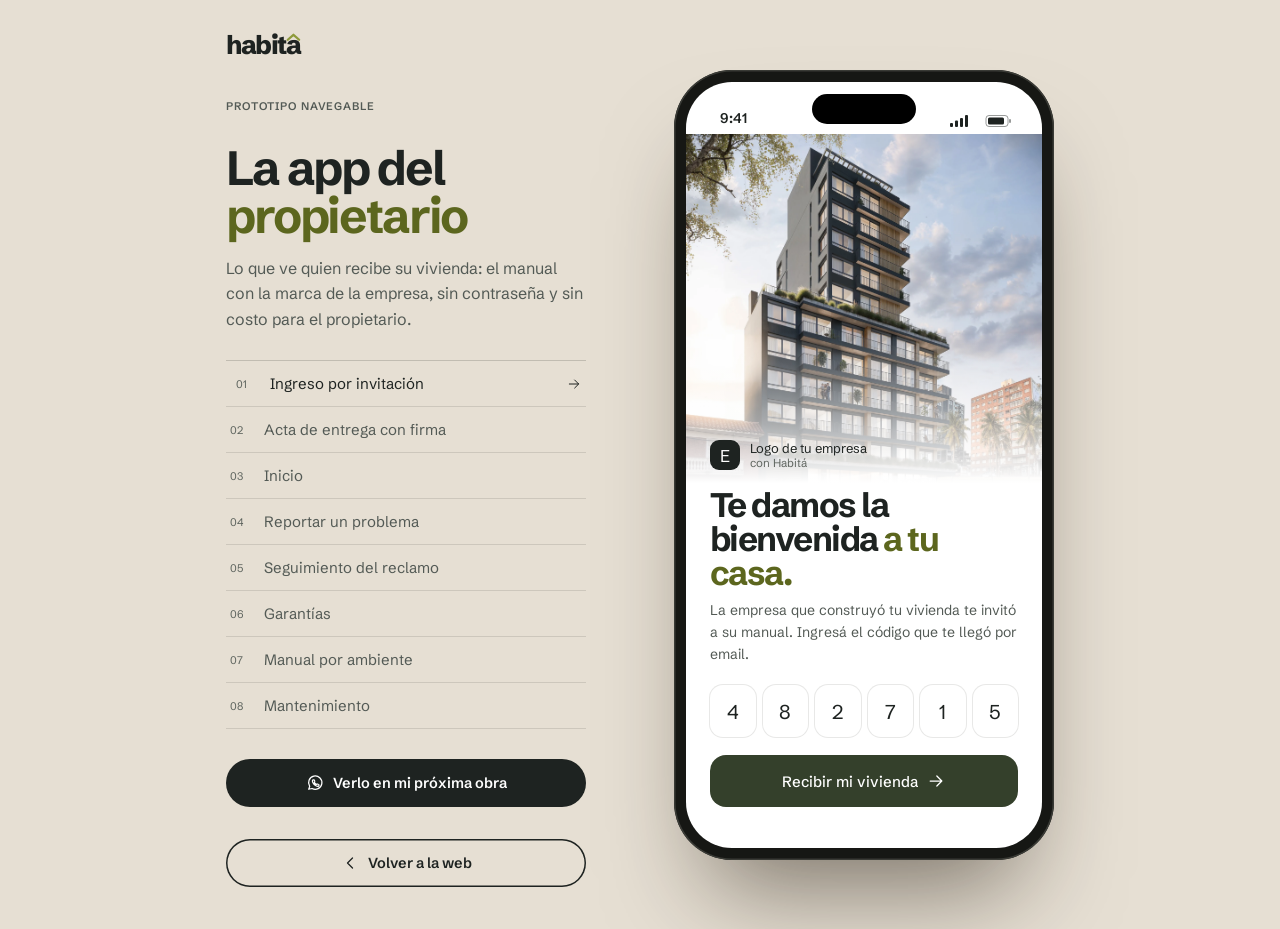
==== commit 330cd775: "Web enfocada en posventa, panel de empresa y app más completa - Landing: mensaje de posventa, panel " ====
--- a/app.html
+++ b/app.html
@@ -9,6 +9,7 @@
 <link rel="preconnect" href="https://fonts.gstatic.com" crossorigin>
 <link href="https://fonts.googleapis.com/css2?family=Schibsted+Grotesk:wght@400..800&display=swap" rel="stylesheet">
 <link rel="stylesheet" href="tokens.css">
+<script src="track.js"></script>
 <style>
   :root {
     --brand: var(--salvia); --brand-soft: var(--salvia-soft); --paper: var(--blanco); --paper-2: var(--arena); --card: #fff;
@@ -223,6 +224,74 @@
   .call { display: grid; grid-template-columns: 1fr 1fr; gap: 8px; margin-top: 12px; }
   .call a { display: flex; align-items: center; justify-content: center; gap: 8px; height: 48px; border-radius: 14px; background: var(--ink); color: var(--paper); font-size: 14px; font-weight: 500; text-decoration: none; }
   .call a + a { background: var(--card); color: var(--ink); box-shadow: 0 0 0 1px var(--line); }
+
+  /* Presentación: volver a la web y contacto */
+  .intro-cta { display: grid; gap: 10px; margin-top: 30px; }
+  .intro-cta a { display: flex; align-items: center; justify-content: center; gap: 8px; height: 48px; border-radius: 999px; background: var(--ink); color: var(--paper); font-size: 14.5px; font-weight: 600; text-decoration: none; }
+  .intro-cta a.sec { background: none; color: var(--ink); box-shadow: inset 0 0 0 1.5px var(--ink); }
+
+  /* Acta de entrega */
+  .steps-bar { display: flex; gap: 4px; margin-bottom: 14px; }
+  .steps-bar i { flex: 1; height: 4px; border-radius: 4px; background: var(--paper-2); }
+  .steps-bar i.f { background: var(--brand); }
+  .ck { background: var(--card); border-radius: 16px; box-shadow: 0 0 0 1px var(--line); padding: 12px 12px 12px 14px; margin-bottom: 8px; }
+  .ck-h { display: flex; align-items: center; gap: 10px; }
+  .ck-h b { flex: 1; font-size: 14px; font-weight: 500; }
+  .ck-seg { display: flex; padding: 2px; background: var(--paper-2); border-radius: 10px; }
+  .ck-seg button { height: 28px; padding: 0 10px; border-radius: 8px; font-size: 12px; color: var(--ink-2); transition: background .2s, color .2s; }
+  .ck-seg button.on { background: var(--card); color: var(--ink); box-shadow: 0 1px 3px rgba(0,0,0,.08); }
+  .ck-seg button.on.obs { background: var(--wood); color: #fff; }
+  .ck-obs { display: none; gap: 10px; align-items: center; margin-top: 10px; padding-top: 10px; border-top: 1px solid var(--line); font-size: 12.5px; color: var(--ink-2); line-height: 1.4; }
+  .ck.has-obs .ck-obs { display: flex; }
+  .ck-obs img { width: 44px; height: 44px; border-radius: 10px; object-fit: cover; flex-shrink: 0; }
+  .ck-obs .add { width: 44px; height: 44px; border-radius: 10px; flex-shrink: 0; display: grid; place-items: center; background: var(--paper-2); }
+  .sigpad { position: relative; height: 128px; border-radius: 16px; background: var(--card); box-shadow: inset 0 0 0 1.5px #d5cdbf; touch-action: none; overflow: hidden; }
+  .sigpad canvas { position: absolute; inset: 0; width: 100%; height: 100%; cursor: crosshair; }
+  .sigpad span { position: absolute; left: 16px; right: 16px; bottom: 26px; border-bottom: 1.5px dashed #d5cdbf; font-size: 11px; color: var(--ink-3); padding-bottom: 4px; pointer-events: none; }
+  .sigpad.signed span { color: transparent; }
+  .row-btns { display: flex; justify-content: space-between; align-items: center; margin-top: 6px; font-size: 12px; color: var(--ink-3); }
+  .row-btns button { font-size: 12.5px; color: var(--brand); font-weight: 500; }
+
+  /* Seguimiento del reclamo */
+  .gcard { display: flex; gap: 12px; padding: 14px; border-radius: 16px; background: var(--brand-soft); margin-bottom: 4px; }
+  .gcard .ico { background: var(--brand); color: var(--paper); }
+  .gcard b { display: block; font-size: 14px; font-weight: 500; }
+  .gcard span { font-size: 12.5px; color: var(--ink-2); line-height: 1.45; }
+  .gcard.out { background: var(--paper-2); }
+  .gcard.out .ico { background: var(--ink-2); }
+  .tl.full { margin-top: 18px; }
+  .visit { padding: 14px; border-radius: 16px; background: var(--card); box-shadow: 0 0 0 1px var(--line); margin-top: 4px; }
+  .visit b { display: block; font-size: 15px; font-weight: 500; }
+  .visit small { font-size: 12px; color: var(--ink-3); }
+  .visit .two { display: grid; grid-template-columns: 1fr 1fr; gap: 8px; margin-top: 12px; }
+  .visit .two button { height: 42px; border-radius: 12px; font-size: 13.5px; font-weight: 500; background: var(--ink); color: var(--paper); }
+  .visit .two button + button { background: var(--card); color: var(--ink); box-shadow: 0 0 0 1px var(--line); }
+  .visit.ok .two { display: none; }
+  .visit .done-msg { display: none; align-items: center; gap: 8px; margin-top: 10px; font-size: 13px; color: var(--brand); font-weight: 500; }
+  .visit.ok .done-msg { display: flex; }
+  .stars { display: flex; gap: 6px; margin-top: 10px; }
+  .stars button { width: 34px; height: 34px; display: grid; place-items: center; color: #cfc7ba; transition: color .2s, transform .2s; }
+  .stars button.on { color: #C9963A; }
+  .stars button svg.i { width: 26px; height: 26px; fill: currentColor; stroke: none; }
+
+  /* Listas de documentos, contactos y avisos */
+  .contact .acts { display: flex; gap: 6px; }
+  .contact .acts a { width: 36px; height: 36px; border-radius: 50%; display: grid; place-items: center; background: var(--paper-2); color: var(--ink); }
+  .contact .acts a svg.i { width: 17px; height: 17px; }
+  .sheet-list { display: grid; gap: 8px; margin-top: 14px; }
+  .sheet-list button { display: flex; gap: 12px; align-items: center; text-align: left; padding: 12px; border-radius: 16px; background: var(--card); box-shadow: 0 0 0 1px var(--line); }
+  .sheet-list b { display: block; font-size: 14px; font-weight: 500; }
+  .sheet-list span { font-size: 12px; color: var(--ink-3); }
+  .sheet-list .unread { position: relative; }
+  .sheet-list .unread::after { content: ''; position: absolute; top: 14px; right: 14px; width: 8px; height: 8px; border-radius: 50%; background: var(--wood); }
+  .sheet[hidden] { display: none; }
+
+  /* Invitación a hablar, solo cuando la app se abre sola (no dentro de la web) */
+  .demo-cta { margin-top: 22px; padding: 16px; border-radius: 18px; background: var(--ink); color: var(--paper); }
+  .demo-cta .label { color: rgba(243,238,230,.55); }
+  .demo-cta p { font-family: var(--serif); font-size: 18px; line-height: 1.3; margin: 8px 0 12px; }
+  .demo-cta a { display: inline-flex; align-items: center; gap: 8px; height: 42px; padding: 0 16px; border-radius: 999px; background: var(--paper); color: var(--ink); font-size: 13.5px; font-weight: 600; text-decoration: none; }
+  body.embed .demo-cta, body.embed .web-only { display: none; }
 
   @media (max-width: 900px) {
     body:not(.embed) { padding: 0; display: block; }
@@ -275,6 +344,12 @@
   <symbol id="tag" viewBox="0 0 24 24"><path d="M3.5 12.5V4a.5.5 0 0 1 .5-.5h8.5l8 8-9 9z"/><circle cx="8" cy="8" r="1.2"/></symbol>
   <symbol id="clock" viewBox="0 0 24 24"><circle cx="12" cy="12" r="8.5"/><path d="M12 7.5V12l3 2"/></symbol>
   <symbol id="send" viewBox="0 0 24 24"><path d="M20.5 3.5 10 14M20.5 3.5 14 20.5l-4-6.5-6.5-4z"/></symbol>
+  <symbol id="sign" viewBox="0 0 24 24"><path d="M3.5 18.5c2-3 3.5-7 5-7s0 5 1.5 5 2.5-3 4-3 1 2 2.5 2 2-1 4-1.5"/><path d="M3.5 21.5h17"/></symbol>
+  <symbol id="star" viewBox="0 0 24 24"><path d="m12 3 2.7 5.6 6.1.8-4.5 4.2 1.1 6.1L12 16.8l-5.4 2.9 1.1-6.1-4.5-4.2 6.1-.8z"/></symbol>
+  <symbol id="file" viewBox="0 0 24 24"><path d="M14 3.5H7a1.5 1.5 0 0 0-1.5 1.5v14A1.5 1.5 0 0 0 7 20.5h10a1.5 1.5 0 0 0 1.5-1.5V8z"/><path d="M14 3.5V8h4.5M9 13h6M9 16.5h4"/></symbol>
+  <symbol id="wa" viewBox="0 0 24 24"><path d="M4.5 19.5 5.6 16A8 8 0 1 1 8.4 18.6z"/><path d="M9.2 8.6c.2-.5.6-.5.9-.5h.5c.2 0 .4.1.5.4l.6 1.5c.1.2 0 .4-.1.6l-.5.6c.6 1.1 1.5 2 2.6 2.6l.6-.5c.2-.1.4-.2.6-.1l1.5.6c.3.1.4.3.4.5v.5c0 .3 0 .7-.5.9-.6.3-1.6.4-3.2-.4a8.7 8.7 0 0 1-3.6-3.6c-.8-1.6-.7-2.6-.4-3.2z"/></symbol>
+  <symbol id="user" viewBox="0 0 24 24"><circle cx="12" cy="8.5" r="4"/><path d="M4.5 20.5c1-3.8 4-5.5 7.5-5.5s6.5 1.7 7.5 5.5"/></symbol>
+  <symbol id="ext" viewBox="0 0 24 24"><path d="M7 17 17 7M8 7h9v9"/></symbol>
 </svg>
 
 <div class="intro">
@@ -284,11 +359,17 @@
   <p>Lo que ve quien recibe su vivienda: el manual con la marca de la empresa, sin contraseña y sin costo para el propietario.</p>
   <div class="jump">
     <button data-go="login"><span>01</span>Ingreso por invitación<svg class="i"><use href="#arrow"/></svg></button>
-    <button data-go="home"><span>02</span>Inicio<svg class="i"><use href="#arrow"/></svg></button>
-    <button data-go="manual"><span>03</span>Manual por ambiente<svg class="i"><use href="#arrow"/></svg></button>
-    <button data-go="agenda"><span>04</span>Mantenimiento<svg class="i"><use href="#arrow"/></svg></button>
-    <button data-go="garantias"><span>05</span>Garantías<svg class="i"><use href="#arrow"/></svg></button>
-    <button data-go="reportes"><span>06</span>Reportes<svg class="i"><use href="#arrow"/></svg></button>
+    <button data-go="acta"><span>02</span>Acta de entrega con firma<svg class="i"><use href="#arrow"/></svg></button>
+    <button data-go="home"><span>03</span>Inicio<svg class="i"><use href="#arrow"/></svg></button>
+    <button data-go="reportar"><span>04</span>Reportar un problema<svg class="i"><use href="#arrow"/></svg></button>
+    <button data-go="reclamo"><span>05</span>Seguimiento del reclamo<svg class="i"><use href="#arrow"/></svg></button>
+    <button data-go="garantias"><span>06</span>Garantías<svg class="i"><use href="#arrow"/></svg></button>
+    <button data-go="manual"><span>07</span>Manual por ambiente<svg class="i"><use href="#arrow"/></svg></button>
+    <button data-go="agenda"><span>08</span>Mantenimiento<svg class="i"><use href="#arrow"/></svg></button>
+  </div>
+  <div class="intro-cta">
+    <a href="index.html#demo" data-wa="app-escritorio"><svg class="i"><use href="#wa"/></svg>Verlo en mi próxima obra</a>
+    <a class="sec" href="index.html"><svg class="i"><use href="#back"/></svg>Volver a la web</a>
   </div>
 </div>
 
@@ -303,32 +384,111 @@
         <div class="login-body">
           <div class="top"><span class="tenant">E</span><div class="top-t">Logo de tu empresa<small>con Habitá</small></div></div>
           <h1>Te damos la bienvenida <em>a tu casa.</em></h1>
-          <p>La empresa que construyó tu vivienda te invitó a su manual. Ingresá el código que te llegó por WhatsApp.</p>
+          <p>La empresa que construyó tu vivienda te invitó a su manual. Ingresá el código que te llegó por email.</p>
           <div class="code" aria-label="Código de invitación"><span>4</span><span>8</span><span>2</span><span>7</span><span>1</span><span>5</span></div>
-          <button class="primary brand" data-go="home">Entrar a mi vivienda <svg class="i"><use href="#arrow"/></svg></button>
-          <p class="fine">No necesitás contraseña. También podés entrar desde el enlace que te llegó por email.</p>
+          <button class="primary brand" data-go="acta">Recibir mi vivienda <svg class="i"><use href="#arrow"/></svg></button>
+          <p class="fine">No necesitás contraseña. También podés entrar tocando el enlace del email.</p>
         </div>
       </section>
 
       <!-- INICIO -->
       <section class="view" id="v-home">
-        <div class="top"><span class="tenant">E</span><div class="top-t">Tu empresa<small>Tu edificio</small></div><button class="icon-btn" aria-label="Avisos" style="margin-left:auto"><svg class="i"><use href="#bell"/></svg><span class="badge"></span></button><span class="avatar" style="margin-left:0" aria-label="Tu cuenta"><svg class="i" style="width:18px;height:18px"><use href="#home"/></svg></span></div>
-        <h2 class="title">Hola, <em>buen día</em></h2>
-        <p class="sub">Tenés dos tareas esta semana y una garantía por vencer.</p>
-        <div class="home-card"><img src="assets/img/living-familia.webp" alt=""><span class="chip"><svg class="i" style="width:13px;height:13px"><use href="#check"/></svg>Entregada</span><div class="cap"><b>Tu vivienda</b><span>Manual activo desde la entrega</span></div></div>
+        <div class="top"><span class="tenant">E</span><div class="top-t">Tu empresa<small>Torre Ochava · Apto 302</small></div><button class="icon-btn" aria-label="Avisos" data-sheet="avisos" style="margin-left:auto"><svg class="i"><use href="#bell"/></svg><span class="badge"></span></button><span class="avatar" style="margin-left:0" aria-label="Tu cuenta"><svg class="i" style="width:18px;height:18px"><use href="#user"/></svg></span></div>
+        <h2 class="title">Hola, <em>María</em></h2>
+        <p class="sub">Tu reclamo del balcón tiene visita el jueves, y una garantía vence pronto.</p>
+        <div class="home-card"><img src="assets/img/living-familia.webp" alt=""><span class="chip"><svg class="i" style="width:13px;height:13px"><use href="#check"/></svg>Entregada el 12 nov</span><div class="cap"><b>Tu vivienda</b><span>Acta firmada · manual activo</span></div></div>
+        <button class="card" data-go="reclamo"><span class="ico" style="background:var(--brand);color:var(--paper)"><svg class="i"><use href="#tool"/></svg></span><div class="t"><b>Agua acumulada en el balcón</b><small>En garantía · visita jue 20, de 9 a 12 h</small></div><svg class="i chev"><use href="#chev"/></svg></button>
         <button class="alert" data-go="garantias" style="width:100%;text-align:left"><span class="ico"><svg class="i"><use href="#shield"/></svg></span><div style="flex:1"><b>Aire acondicionado split</b><span>La garantía vence en 45 días. Si algo no anda bien, reportalo antes.</span></div><svg class="i chev"><use href="#chev"/></svg></button>
         <div class="sec"><h3>Esta semana</h3><button data-go="agenda">Ver agenda</button></div>
         <button class="card" data-go="agenda"><span class="ico"><svg class="i"><use href="#drop"/></svg></span><div class="t"><b>Revisar sifones de la cocina</b><small>Jueves · 10 min · Vos</small></div><svg class="i chev"><use href="#chev"/></svg></button>
         <button class="card" data-go="agenda"><span class="ico"><svg class="i"><use href="#zap"/></svg></span><div class="t"><b>Probar el interruptor diferencial</b><small>Sábado · 1 min · Vos</small></div><svg class="i chev"><use href="#chev"/></svg></button>
         <div class="sec"><h3>Accesos</h3></div>
         <div class="quick">
-          <button><svg class="i"><use href="#plan"/></svg>Planos</button>
-          <button><svg class="i"><use href="#tool"/></svg>Proveedores</button>
-          <button><svg class="i"><use href="#building"/></svg>Edificio</button>
+          <button data-go="docs"><svg class="i"><use href="#plan"/></svg>Documentos</button>
+          <button data-go="contactos"><svg class="i"><use href="#phone"/></svg>Contactos</button>
+          <button data-go="acta"><svg class="i"><use href="#sign"/></svg>Acta</button>
           <button data-sheet="emergencia"><svg class="i"><use href="#alert"/></svg>Emergencias</button>
         </div>
         <div class="sec"><h3>Consejo de la semana</h3></div>
         <div class="tip"><p class="label">Humedad y condensación</p><p>Ventilá 30 a 60 minutos en las horas de sol, y el dormitorio a la mañana. Así se evitan la condensación y los hongos.</p></div>
+        <div class="demo-cta"><p class="label">Esto es una demo de Habitá</p><p>¿Te gustaría que tus propietarios reciban esto?</p><a href="index.html#demo" data-wa="app-movil"><svg class="i"><use href="#wa"/></svg>Verlo en mi próxima obra</a></div>
+      </section>
+
+      <!-- ACTA DE ENTREGA -->
+      <section class="view" id="v-acta">
+        <button class="back" data-go="home"><svg class="i"><use href="#back"/></svg>Inicio</button>
+        <h2 class="title">Acta de <em>entrega</em></h2>
+        <p class="sub">Apto 302 · Torre Ochava. Recorré la vivienda con la empresa y marcá cada ambiente.</p>
+        <div class="steps-bar" aria-hidden="true"><i class="f"></i><i class="f"></i><i class="f"></i><i class="f"></i><i class="f"></i><i></i></div>
+        <div id="acta-list"></div>
+        <label>Tu firma</label>
+        <div class="sigpad" id="sigpad"><canvas aria-label="Firmá con el dedo"></canvas><span>Firmá acá con el dedo</span></div>
+        <div class="row-btns"><span>12 nov 2026 · María Rodríguez</span><button id="sig-clear">Borrar</button></div>
+        <button class="primary brand" id="sign-btn"><svg class="i"><use href="#sign"/></svg>Firmar conformidad</button>
+        <p class="fine">Las observaciones quedan registradas como reclamos en garantía, con su foto.</p>
+      </section>
+
+      <!-- ACTA FIRMADA -->
+      <section class="view" id="v-acta-ok">
+        <div class="ok">
+          <svg class="ok-ring" viewBox="0 0 92 92"><circle cx="46" cy="46" r="44"/><path d="M29 47.5 41 59l23-26"/></svg>
+          <h2>Acta firmada</h2>
+          <p>Te enviamos una copia por email y quedó guardada en tus documentos. La observación del baño ya está asignada a Vidriería Centro.</p>
+          <div class="tl">
+            <div class="done"><b>Vivienda recibida</b><small>12 nov 2026, 10:42</small></div>
+            <div class="done"><b>Manual activado</b><small>Garantías, mantenimiento y contactos</small></div>
+            <div class="now"><b>1 observación en curso</b><small>Sellador de la mampara · en garantía</small></div>
+          </div>
+          <button class="primary" data-go="home">Ir a mi vivienda</button>
+        </div>
+      </section>
+
+      <!-- SEGUIMIENTO DEL RECLAMO -->
+      <section class="view" id="v-reclamo">
+        <button class="back" data-go="reportes"><svg class="i"><use href="#back"/></svg>Reportes</button>
+        <div class="hero-img" style="height:170px"><img src="assets/img/balcon-atardecer.webp" alt="Foto del reclamo: agua en el balcón" style="object-position:30% 78%"></div>
+        <h2 class="title" style="font-size:27px">Agua acumulada en el balcón</h2>
+        <p class="sub">Apto 302 · Balcón · enviado el 12 nov, 9:41</p>
+        <div class="gcard"><span class="ico"><svg class="i"><use href="#shield"/></svg></span><div><b>En garantía</b><span>Impermeabilización del balcón, garantía vigente hasta marzo de 2036. Responde Impermeabilizaciones del Este.</span></div></div>
+        <div class="tl full">
+          <div class="done"><b>Recibido por la empresa</b><small>12 nov, 9:41 · con foto y ubicación</small></div>
+          <div class="done"><b>Clasificado en garantía</b><small>Automático, según la garantía del elemento</small></div>
+          <div class="done"><b>Asignado</b><small>Impermeabilizaciones del Este · 12 nov, 10:05</small></div>
+          <div class="now"><b>Visita técnica</b><small>Pendiente de tu confirmación</small></div>
+          <div><b>Resuelto</b><small>Vas a poder calificar la atención</small></div>
+        </div>
+        <div class="visit" id="visit"><b>Jueves 20 nov, de 9 a 12 h</b><small>Propuesta por Impermeabilizaciones del Este</small><div class="two"><button id="visit-ok">Confirmar visita</button><button>Cambiar horario</button></div><p class="done-msg"><svg class="i"><use href="#check"/></svg>Visita confirmada. Te avisamos el día anterior.</p></div>
+        <div class="sec"><h3>Al terminar</h3></div>
+        <p class="sub" style="margin-bottom:0">¿Cómo te atendieron? La empresa ve cada calificación.</p>
+        <div class="stars" id="stars"><button aria-label="1 estrella"><svg class="i"><use href="#star"/></svg></button><button aria-label="2 estrellas"><svg class="i"><use href="#star"/></svg></button><button aria-label="3 estrellas"><svg class="i"><use href="#star"/></svg></button><button aria-label="4 estrellas"><svg class="i"><use href="#star"/></svg></button><button aria-label="5 estrellas"><svg class="i"><use href="#star"/></svg></button></div>
+      </section>
+
+      <!-- DOCUMENTOS -->
+      <section class="view" id="v-docs">
+        <button class="back" data-go="home"><svg class="i"><use href="#back"/></svg>Inicio</button>
+        <h2 class="title">Tus <em>documentos</em></h2>
+        <p class="sub">Todo lo que la empresa entregó de tu vivienda, siempre a mano.</p>
+        <div class="card"><span class="ico"><svg class="i"><use href="#sign"/></svg></span><div class="t"><b>Acta de entrega firmada</b><small>12 nov 2026 · 1 observación</small></div><span class="chip">PDF</span></div>
+        <div class="card"><span class="ico"><svg class="i"><use href="#plan"/></svg></span><div class="t"><b>Planos de la unidad</b><small>Planta, eléctrico, sanitario</small></div><span class="chip plain">3 PDF</span></div>
+        <div class="card"><span class="ico"><svg class="i"><use href="#file"/></svg></span><div class="t"><b>Memoria descriptiva</b><small>Materiales y terminaciones</small></div><span class="chip plain">PDF</span></div>
+        <div class="card"><span class="ico"><svg class="i"><use href="#tool"/></svg></span><div class="t"><b>Fichas técnicas de equipos</b><small>Aire, termotanque, grifería, aberturas</small></div><span class="chip plain">8 PDF</span></div>
+        <div class="card"><span class="ico"><svg class="i"><use href="#shield"/></svg></span><div class="t"><b>Certificados de garantía</b><small>9 vigentes</small></div><span class="chip plain">9 PDF</span></div>
+        <div class="card"><span class="ico"><svg class="i"><use href="#book"/></svg></span><div class="t"><b>Reglamento de copropiedad</b><small>Bienes comunes y de uso exclusivo</small></div><span class="chip plain">PDF</span></div>
+      </section>
+
+      <!-- CONTACTOS -->
+      <section class="view" id="v-contactos">
+        <button class="back" data-go="home"><svg class="i"><use href="#back"/></svg>Inicio</button>
+        <h2 class="title">Tus <em>contactos</em></h2>
+        <p class="sub">A quién recurrir según el problema. Si está en garantía, reportalo desde la app y llega directo al responsable.</p>
+        <div class="card contact"><span class="ico" style="background:var(--brand);color:var(--paper)"><svg class="i"><use href="#user"/></svg></span><div class="t"><b>Posventa de tu empresa</b><small>Lunes a viernes, de 9 a 18 h</small></div><div class="acts"><a href="#" aria-label="WhatsApp"><svg class="i"><use href="#wa"/></svg></a><a href="#" aria-label="Llamar"><svg class="i"><use href="#phone"/></svg></a></div></div>
+        <div class="card contact"><span class="ico"><svg class="i"><use href="#building"/></svg></span><div class="t"><b>Administración del edificio</b><small>Bienes comunes y azotea</small></div><div class="acts"><a href="#" aria-label="Llamar"><svg class="i"><use href="#phone"/></svg></a></div></div>
+        <p class="month">Responsables por rubro</p>
+        <div class="card contact"><span class="ico"><svg class="i"><use href="#wind"/></svg></span><div class="t"><b>Climatización Sur</b><small>Aire acondicionado · garantía hasta dic 2026</small></div><div class="acts"><a href="#" aria-label="Llamar"><svg class="i"><use href="#phone"/></svg></a></div></div>
+        <div class="card contact"><span class="ico"><svg class="i"><use href="#drop"/></svg></span><div class="t"><b>Impermeabilizaciones del Este</b><small>Azotea y balcones · garantía hasta 2036</small></div><div class="acts"><a href="#" aria-label="Llamar"><svg class="i"><use href="#phone"/></svg></a></div></div>
+        <div class="card contact"><span class="ico"><svg class="i"><use href="#plan"/></svg></span><div class="t"><b>Aberturas del Sur</b><small>Aberturas de aluminio · garantía hasta 2031</small></div><div class="acts"><a href="#" aria-label="Llamar"><svg class="i"><use href="#phone"/></svg></a></div></div>
+        <p class="month">Fuera de garantía</p>
+        <div class="card contact"><span class="ico"><svg class="i"><use href="#tool"/></svg></span><div class="t"><b>Técnico recomendado</b><small>Mantenimiento, arreglos y mejoras</small></div><div class="acts"><a href="#" aria-label="Pedir presupuesto"><svg class="i"><use href="#send"/></svg></a></div></div>
       </section>
 
       <!-- MANUAL -->
@@ -391,7 +551,10 @@
         <p class="sub">Cada problema que reportás llega a la empresa y podés seguir su estado.</p>
         <button class="primary" data-go="reportar" style="margin:0 0 18px"><svg class="i"><use href="#camera"/></svg>Nuevo reporte</button>
         <p class="month">En curso</p>
-        <button class="card" data-go="ok"><span class="ico"><svg class="i"><use href="#drop"/></svg></span><div class="t"><b>Agua acumulada en el balcón</b><small>Enviado hoy · Balcón</small></div><span class="chip warn">En curso</span></button>
+        <button class="card" data-go="reclamo"><span class="ico"><svg class="i"><use href="#drop"/></svg></span><div class="t"><b>Agua acumulada en el balcón</b><small>En garantía · Impermeabilizaciones del Este</small></div><span class="chip warn">Visita jue 20</span></button>
+        <button class="card" data-go="reclamo"><span class="ico"><svg class="i"><use href="#sign"/></svg></span><div class="t"><b>Sellador de la mampara</b><small>Del acta de entrega · Vidriería Centro</small></div><span class="chip warn">Asignado</span></button>
+        <p class="month">Fuera de garantía</p>
+        <div class="card"><span class="ico"><svg class="i"><use href="#tool"/></svg></span><div class="t"><b>Cambiar el cuerito de la ducha</b><small>Mantenimiento · te recomendamos un técnico</small></div><span class="chip plain">Derivado</span></div>
         <p class="month">Resueltos</p>
         <div class="card"><span class="ico"><svg class="i"><use href="#tool"/></svg></span><div class="t"><b>Puerta del placard descuadrada</b><small>Resuelto en 6 días · Dormitorio 1</small></div><span class="chip">Resuelto</span></div>
         <div class="card"><span class="ico"><svg class="i"><use href="#drop"/></svg></span><div class="t"><b>Pérdida en la canilla de la cocina</b><small>Resuelto en 3 días · Cocina</small></div><span class="chip">Resuelto</span></div>
@@ -422,10 +585,11 @@
           <p>La empresa lo recibió con tu vivienda, el ambiente y la foto. Te avisamos cuando haya novedades.</p>
           <div class="tl">
             <div class="done"><b>Recibido</b><small>Hoy, 9:41</small></div>
-            <div class="now"><b>En curso</b><small>Asignado a posventa</small></div>
+            <div class="done"><b>En garantía</b><small>Impermeabilización del balcón, hasta 2036</small></div>
+            <div class="now"><b>Asignado</b><small>Impermeabilizaciones del Este te va a proponer un horario</small></div>
             <div><b>Resuelto</b><small>Pendiente</small></div>
           </div>
-          <button class="primary" data-go="reportes">Ver mis reportes</button>
+          <button class="primary" data-go="reclamo">Ver el seguimiento</button>
         </div>
       </section>
     </div>
@@ -440,7 +604,18 @@
     </nav>
 
     <div class="scrim" data-close></div>
-    <div class="sheet" role="dialog" aria-modal="true" aria-labelledby="sheet-t">
+    <div class="sheet" data-sheet-id="avisos" role="dialog" aria-modal="true" aria-labelledby="sheet-av" hidden>
+      <div class="grab"></div><button class="sheet-close" data-close aria-label="Cerrar"><svg class="i"><use href="#back"/></svg></button>
+      <h3 id="sheet-av">Avisos</h3>
+      <p class="sub" style="margin-bottom:0">Lo último de tu vivienda.</p>
+      <div class="sheet-list">
+        <button class="unread" data-go="reclamo"><span class="ico"><svg class="i"><use href="#calendar"/></svg></span><p><b>Visita propuesta para el jueves 20</b><span>Impermeabilizaciones del Este · hace 1 h</span></p></button>
+        <button class="unread" data-go="reclamo"><span class="ico"><svg class="i"><use href="#shield"/></svg></span><p><b>Tu reclamo está en garantía</b><span>Agua acumulada en el balcón · hoy</span></p></button>
+        <button data-go="garantias"><span class="ico"><svg class="i"><use href="#clock"/></svg></span><p><b>La garantía del aire vence en 45 días</b><span>Si algo no anda bien, reportalo antes</span></p></button>
+        <button data-go="agenda"><span class="ico"><svg class="i"><use href="#drop"/></svg></span><p><b>Esta semana: revisar sifones</b><span>Cocina · 10 minutos</span></p></button>
+      </div>
+    </div>
+    <div class="sheet" data-sheet-id="emergencia" role="dialog" aria-modal="true" aria-labelledby="sheet-t" hidden>
       <div class="grab"></div><button class="sheet-close" data-close aria-label="Cerrar"><svg class="i"><use href="#back"/></svg></button>
       <h3 id="sheet-t">En caso de emergencia</h3>
       <p class="sub" style="margin-bottom:0">Actuá rápido pero con calma.</p>
@@ -556,7 +731,73 @@
     requestAnimationFrame(() => placePill(seg, true));
   }
 
-  const tabFor = { ambiente: 'manual', ok: 'reportes', reportar: 'reportes' };
+  /* Acta de entrega: ambiente por ambiente */
+  const ACTA = [
+    ['Living-comedor'], ['Cocina'],
+    ['Baño', 'Falta sellador en la base de la mampara.', 'assets/img/dormitorio-2.webp'],
+    ['Dormitorio 1'], ['Balcón'], ['Llaves y manuales', null, null, '3 juegos de llaves'],
+  ];
+  document.getElementById('acta-list').innerHTML = ACTA.map(([n, obs, img, note]) => `
+    <div class="ck${obs ? ' has-obs' : ''}">
+      <div class="ck-h"><b>${n}${note ? `<small style="display:block;font-size:11.5px;color:var(--ink-3);font-weight:400">${note}</small>` : ''}</b>
+        <div class="ck-seg"><button class="${obs ? '' : 'on'}" data-ck="ok">Bien</button><button class="obs${obs ? ' on' : ''}" data-ck="obs">Observación</button></div></div>
+      <div class="ck-obs">${img ? `<img src="${img}" alt="">` : `<span class="add">${ic('camera')}</span>`}<span>${obs || 'Contá qué viste y sacá una foto.'}</span></div>
+    </div>`).join('');
+
+  /* Firma en pantalla */
+  const pad = document.getElementById('sigpad'), cv = pad.querySelector('canvas'), cx = cv.getContext('2d');
+  let drawing = false, last = null;
+  function sizePad() {
+    const r = cv.getBoundingClientRect(); if (!r.width) return;
+    const dpr = Math.min(devicePixelRatio || 1, 2);
+    cv.width = r.width * dpr; cv.height = r.height * dpr;
+    cx.setTransform(dpr, 0, 0, dpr, 0, 0);
+    cx.lineWidth = 2.4; cx.lineCap = 'round'; cx.lineJoin = 'round';
+    cx.strokeStyle = getComputedStyle(document.documentElement).getPropertyValue('--ink').trim() || '#1E2321';
+    pad.classList.remove('signed');
+  }
+  const pt = e => { const r = cv.getBoundingClientRect(); return [e.clientX - r.left, e.clientY - r.top]; };
+  cv.addEventListener('pointerdown', e => { drawing = true; last = pt(e); cv.setPointerCapture(e.pointerId); pad.classList.add('signed'); });
+  cv.addEventListener('pointermove', e => {
+    if (!drawing) return;
+    const p = pt(e);
+    cx.beginPath(); cx.moveTo(last[0], last[1]); cx.quadraticCurveTo(last[0], last[1], (last[0] + p[0]) / 2, (last[1] + p[1]) / 2); cx.lineTo(p[0], p[1]); cx.stroke();
+    last = p;
+  });
+  ['pointerup', 'pointercancel'].forEach(ev => cv.addEventListener(ev, () => (drawing = false)));
+  document.getElementById('sig-clear').addEventListener('click', sizePad);
+  // Si el propietario no firmó, la demo firma sola para mostrar el resultado
+  function autoSign() {
+    if (pad.classList.contains('signed')) return;
+    const r = cv.getBoundingClientRect(), w = r.width, h = r.height;
+    const pts = []; for (let t = 0; t <= 1; t += 0.01) pts.push([w * (0.12 + t * 0.6), h * (0.52 - Math.sin(t * 18) * 0.13 * (1 - t * 0.4) - t * 0.08)]);
+    pad.classList.add('signed');
+    let i = 1;
+    const step = () => { for (let k = 0; k < 4 && i < pts.length; k++, i++) { cx.beginPath(); cx.moveTo(...pts[i - 1]); cx.lineTo(...pts[i]); cx.stroke(); } if (i < pts.length) requestAnimationFrame(step); };
+    step();
+  }
+
+  document.getElementById('sign-btn').addEventListener('click', () => {
+    const wasSigned = pad.classList.contains('signed');
+    autoSign();
+    setTimeout(() => go('acta-ok'), wasSigned ? 150 : 900);
+  });
+
+  document.getElementById('visit-ok').addEventListener('click', () => {
+    const v = document.getElementById('visit'); v.classList.add('ok');
+    const now = document.querySelector('#v-reclamo .tl .now');
+    if (now) { now.classList.replace('now', 'done'); now.querySelector('small').textContent = 'Confirmada · jue 20, de 9 a 12 h'; }
+    if (motionOn) M.animate(v.querySelector('.done-msg'), { opacity: [0, 1], y: [6, 0] }, { duration: 0.4, ease: EASE });
+    H.track('app-confirmar-visita');
+  });
+  const stars = [...document.querySelectorAll('#stars button')];
+  stars.forEach((s, i) => s.addEventListener('click', () => {
+    stars.forEach((x, j) => x.classList.toggle('on', j <= i));
+    if (motionOn) M.animate(stars.slice(0, i + 1), { scale: [0.7, 1] }, { type: 'spring', bounce: 0.5, visualDuration: 0.3, delay: M.stagger(0.04) });
+  }));
+
+  const H = window.Habita || { track() {} };
+  const tabFor = { ambiente: 'manual', ok: 'reportes', reportar: 'reportes', reclamo: 'reportes', acta: 'home', 'acta-ok': 'home', docs: 'home', contactos: 'home' };
   const tabbar = document.querySelector('.tabbar');
   const tInd = tabbar.querySelector('.t-ind');
   let currentView = null;
@@ -579,7 +820,9 @@
     next.scrollTop = 0;
     const t = tabFor[v] || v;
     tabbar.querySelectorAll('button').forEach(b => b.classList.toggle('on', b.dataset.tab === t));
-    tabbar.classList.toggle('hide', v === 'login');
+    tabbar.classList.toggle('hide', v === 'login' || v === 'acta');
+    if (prev) H.track('app-' + v);
+    if (v === 'acta') requestAnimationFrame(sizePad);
     document.querySelectorAll('.jump button').forEach(b => b.classList.toggle('on', b.dataset.go === v || (v === 'ambiente' && b.dataset.go === 'manual')));
     moveTabInd(!prev);
     next.querySelectorAll('[data-seg]').forEach(s => placePill(s, true));
@@ -587,7 +830,7 @@
     const kids = [...next.children].slice(0, 7);
     M.animate(kids, { opacity: [0, 1], y: [14, 0] }, { duration: 0.5, ease: EASE, delay: M.stagger(0.04) });
     if (v === 'garantias') M.animate(next.querySelectorAll('.bar i'), { scaleX: [0, 1] }, { duration: 0.9, ease: EASE, delay: M.stagger(0.07, { startDelay: 0.2 }) });
-    if (v === 'ok') {
+    if (v === 'ok' || v === 'acta-ok') {
       const c = next.querySelector('.ok-ring circle'), p = next.querySelector('.ok-ring path');
       [c, p].forEach(el => { const l = el.getTotalLength(); el.style.strokeDasharray = l; el.style.strokeDashoffset = l; });
       M.animate(c, { strokeDashoffset: 0 }, { duration: 0.7, ease: EASE });
@@ -605,23 +848,42 @@
     else { pill.style.width = v.width + 'px'; pill.style.transform = `translateX(${v.x}px)`; }
   }
 
-  const scrim = document.querySelector('.scrim'), sheet = document.querySelector('.sheet');
-  function sheetOpen(open) {
+  const scrim = document.querySelector('.scrim');
+  let sheet = null;
+  function sheetOpen(open, id) {
+    if (open) {
+      if (sheet && sheet.dataset.sheetId !== id) { sheet.hidden = true; sheet.style.transform = 'translateY(105%)'; }
+      sheet = document.querySelector(`.sheet[data-sheet-id="${id}"]`);
+      if (!sheet) return;
+      sheet.hidden = false;
+      H.track('app-hoja-' + id);
+    }
+    if (!sheet) return;
+    const s = sheet;
     scrim.style.pointerEvents = open ? 'auto' : 'none';
     if (motionOn) {
       M.animate(scrim, { opacity: open ? 1 : 0 }, { duration: 0.3 });
-      M.animate(sheet, { y: open ? '0%' : '105%' }, open ? { type: 'spring', bounce: 0.12, visualDuration: 0.45 } : { duration: 0.25, ease: 'easeIn' });
-      if (open) M.animate(sheet.querySelectorAll('.em div'), { opacity: [0, 1], y: [12, 0] }, { duration: 0.4, ease: EASE, delay: M.stagger(0.05, { startDelay: 0.15 }) });
-    } else { scrim.style.opacity = open ? 1 : 0; sheet.style.transform = open ? 'none' : 'translateY(105%)'; }
+      M.animate(s, { y: open ? ['105%', '0%'] : '105%' }, open ? { type: 'spring', bounce: 0.12, visualDuration: 0.45 } : { duration: 0.25, ease: 'easeIn' });
+      if (open) M.animate(s.querySelectorAll('.em div, .sheet-list button'), { opacity: [0, 1], y: [12, 0] }, { duration: 0.4, ease: EASE, delay: M.stagger(0.05, { startDelay: 0.15 }) });
+    } else { scrim.style.opacity = open ? 1 : 0; s.style.transform = open ? 'none' : 'translateY(105%)'; }
   }
 
   document.addEventListener('click', e => {
     const t = e.target;
     const goBtn = t.closest('[data-go]');
-    if (goBtn) { e.preventDefault(); go(goBtn.dataset.go); return; }
+    if (goBtn) { e.preventDefault(); if (goBtn.closest('.sheet')) sheetOpen(false); go(goBtn.dataset.go); return; }
     const amb = t.closest('[data-amb]');
     if (amb) { openAmb(amb.dataset.amb); return; }
-    if (t.closest('[data-sheet]')) { sheetOpen(true); return; }
+    const sh = t.closest('[data-sheet]');
+    if (sh) { sheetOpen(true, sh.dataset.sheet); return; }
+    const ck = t.closest('[data-ck]');
+    if (ck) {
+      const row = ck.closest('.ck');
+      row.querySelectorAll('[data-ck]').forEach(b => b.classList.toggle('on', b === ck));
+      row.classList.toggle('has-obs', ck.dataset.ck === 'obs');
+      if (motionOn && ck.dataset.ck === 'obs') M.animate(row.querySelector('.ck-obs'), { opacity: [0, 1], y: [-4, 0] }, { duration: 0.3, ease: EASE });
+      return;
+    }
     if (t.closest('[data-close]')) { e.preventDefault(); sheetOpen(false); return; }
     const check = t.closest('.task .check');
     if (check) {
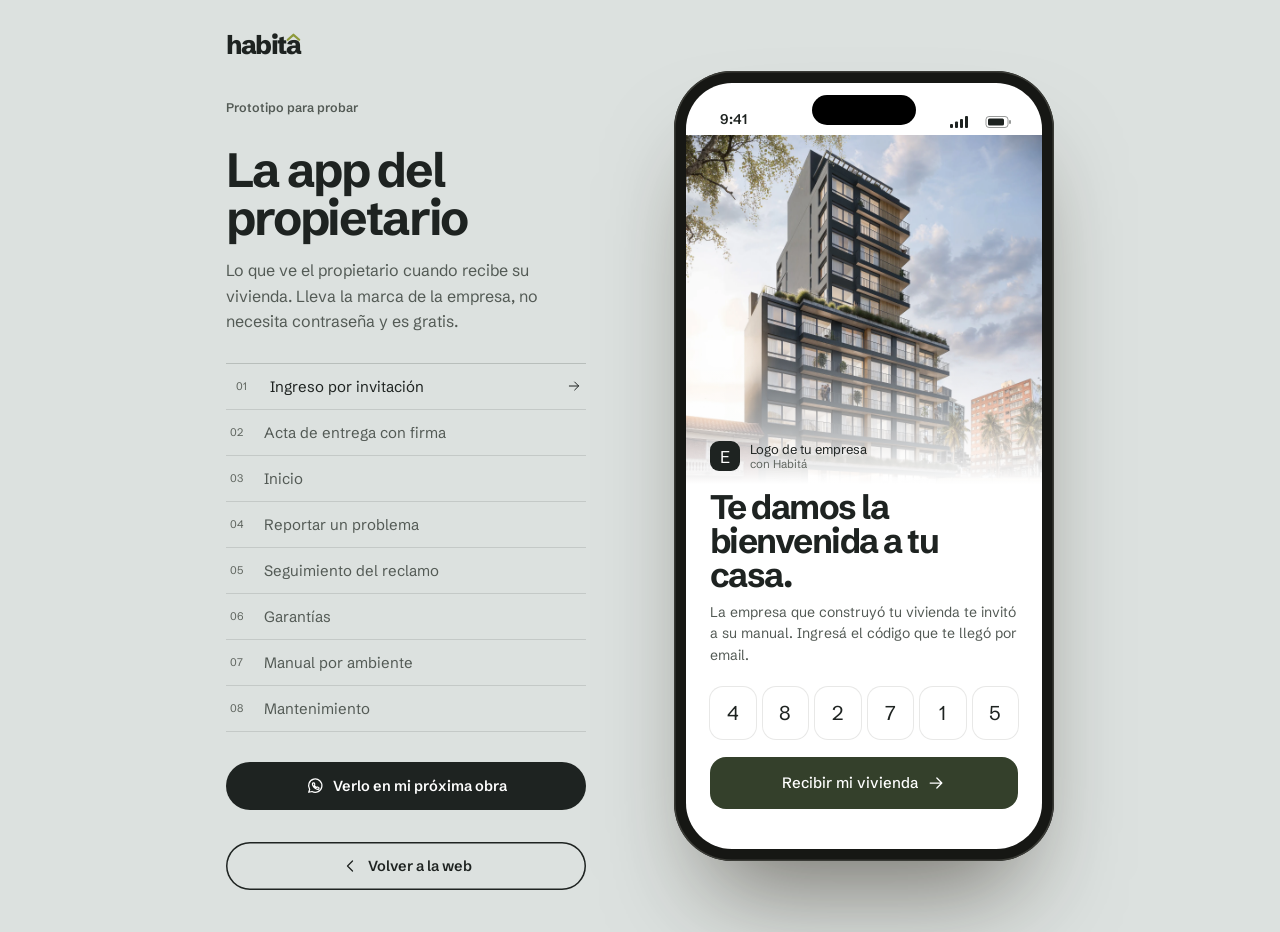
==== commit f69cd247: "Textos más claros, sin patrones de diseño genérico y fondo gris de maqueta - Textos reescritos en le" ====
--- a/app.html
+++ b/app.html
@@ -4,7 +4,7 @@
 <script>if (location.search.includes("embed")) document.documentElement.classList.add("embed");</script>
 <meta charset="utf-8">
 <meta name="viewport" content="width=device-width, initial-scale=1, viewport-fit=cover">
-<title>Habitá · App del propietario</title>
+<title>Habitá: app del propietario</title>
 <link rel="preconnect" href="https://fonts.googleapis.com">
 <link rel="preconnect" href="https://fonts.gstatic.com" crossorigin>
 <link href="https://fonts.googleapis.com/css2?family=Schibsted+Grotesk:wght@400..800&display=swap" rel="stylesheet">
@@ -17,20 +17,20 @@
     --serif: var(--display); --sans: var(--texto); --mono: var(--texto);
   }
   * { box-sizing: border-box; margin: 0; padding: 0; -webkit-tap-highlight-color: transparent; }
-  body { font-family: var(--sans); color: var(--ink); background: var(--stage, #e6dfd3); min-height: 100vh; display: flex; align-items: center; justify-content: center; gap: 88px; padding: 32px; -webkit-font-smoothing: antialiased; }
+  body { font-family: var(--sans); color: var(--ink); background: var(--stage, #DCE1DF); min-height: 100vh; display: flex; align-items: center; justify-content: center; gap: 88px; padding: 32px; -webkit-font-smoothing: antialiased; }
   h1, h2, h3 { font-family: var(--serif); font-weight: 700; letter-spacing: -.045em; line-height: 1; }
   em { font-style: normal; }
   button, input, select, textarea { font: inherit; color: inherit; }
   button { background: none; border: 0; cursor: pointer; }
   svg.i { width: 20px; height: 20px; fill: none; stroke: currentColor; stroke-width: 1.5; stroke-linecap: round; stroke-linejoin: round; flex-shrink: 0; }
   :focus-visible { outline: 2px solid var(--wood); outline-offset: 2px; border-radius: 6px; }
-  .label { font-family: var(--mono); font-weight: 600; font-size: 11px; letter-spacing: .08em; text-transform: uppercase; color: var(--ink-3); }
+  .label { font-family: var(--mono); font-weight: 600; font-size: 12.5px; color: var(--ink-3); }
 
   /* Presentación */
   .intro { max-width: 360px; }
   .brand { display: flex; align-items: center; gap: 10px; margin-bottom: 40px; }
   .intro h1 { font-size: 48px; margin: 14px 0 16px; }
-  .intro h1 em { color: var(--wood); }
+  .intro h1 em { color: inherit; }
   .intro p { color: var(--ink-2); line-height: 1.6; margin-bottom: 28px; }
   .jump { display: grid; border-top: 1px solid rgba(27,28,25,.18); }
   .jump button { display: grid; grid-template-columns: 34px 1fr auto; align-items: center; text-align: left; padding: 13px 4px; border-bottom: 1px solid rgba(27,28,25,.12); font-size: 15px; transition: padding .3s, color .2s; color: var(--ink-2); }
@@ -64,7 +64,7 @@
   .icon-btn { width: 36px; height: 36px; border-radius: 50%; display: grid; place-items: center; background: var(--card); box-shadow: 0 0 0 1px var(--line); position: relative; }
   .icon-btn .badge { position: absolute; top: 7px; right: 8px; width: 7px; height: 7px; border-radius: 50%; background: var(--wood); box-shadow: 0 0 0 2px var(--card); }
   .title { font-size: 32px; margin-bottom: 4px; }
-  .title em { color: var(--wood); }
+  .title em { color: inherit; }
   .sub { color: var(--ink-2); font-size: 13.5px; margin-bottom: 18px; line-height: 1.5; }
 
   .home-card { position: relative; height: 196px; border-radius: 22px; overflow: hidden; margin-bottom: 14px; }
@@ -72,7 +72,7 @@
   .home-card .cap { position: absolute; inset: auto 0 0; padding: 16px 18px; color: #fff; background: linear-gradient(0deg, rgba(20,24,22,.78), rgba(20,24,22,0)); }
   .home-card .cap b { display: block; font-family: var(--serif); font-weight: 700; font-size: 23px; letter-spacing: -.01em; }
   .home-card .cap span { font-size: 12px; opacity: .85; }
-  .home-card .chip { position: absolute; top: 14px; left: 14px; background: var(--chip-glass, rgba(243,238,230,.92)); color: var(--ink); }
+  .home-card .chip { position: absolute; top: 14px; left: 14px; background: var(--chip-glass, rgba(238, 240, 239,.92)); color: var(--ink); }
 
   .chip { display: inline-flex; align-items: center; gap: 5px; height: 24px; padding: 0 9px; border-radius: 999px; font-size: 11.5px; font-weight: 500; background: var(--brand-soft); color: var(--brand); white-space: nowrap; }
   .chip.warn { background: var(--wood-soft); color: var(--wood); }
@@ -96,7 +96,7 @@
   .chev { color: var(--ink-3); width: 16px !important; height: 16px !important; }
 
   .tip { padding: 16px; border-radius: 18px; background: var(--brand); color: var(--paper); }
-  .tip .label { color: rgba(243,238,230,.55); }
+  .tip .label { color: rgba(238, 240, 239,.55); }
   .tip p { font-family: var(--serif); font-size: 19px; line-height: 1.3; margin-top: 8px; }
 
   .quick { display: grid; grid-template-columns: repeat(4, 1fr); gap: 8px; }
@@ -141,8 +141,8 @@
   .week b { width: 34px; height: 34px; border-radius: 11px; display: grid; place-items: center; font-size: 15px; font-weight: 500; color: var(--ink); position: relative; }
   .week .today b { background: var(--ink); color: var(--paper); }
   .week .dot b::after { content: ''; position: absolute; bottom: 3px; width: 4px; height: 4px; border-radius: 50%; background: var(--wood); }
-  .month { font-family: var(--mono); font-size: 11px; letter-spacing: .08em; text-transform: uppercase; color: var(--ink-3); margin: 18px 0 8px; }
-  .task .check { width: 26px; height: 26px; flex-shrink: 0; border-radius: 50%; box-shadow: inset 0 0 0 1.5px #cdc5b8; display: grid; place-items: center; color: #fff; transition: background .25s, box-shadow .25s; }
+  .month { font-family: var(--mono); font-size: 13px; font-weight: 600; color: var(--ink-2); margin: 18px 0 8px; }
+  .task .check { width: 26px; height: 26px; flex-shrink: 0; border-radius: 50%; box-shadow: inset 0 0 0 1.5px #C2C9C5; display: grid; place-items: center; color: #fff; transition: background .25s, box-shadow .25s; }
   .task .check svg.i { width: 14px; height: 14px; stroke-width: 2.2; opacity: 0; }
   .task.done .check { background: var(--brand); box-shadow: none; }
   .task.done .check svg.i { opacity: 1; }
@@ -161,11 +161,11 @@
   .bar i { display: block; height: 100%; border-radius: 4px; background: var(--brand); transform-origin: 0 50%; }
   .bar i.warn { background: var(--wood); }
   .decenal { padding: 16px; border-radius: 18px; background: var(--brand); color: var(--paper); margin-top: 6px; }
-  .decenal .label { color: rgba(243,238,230,.55); }
+  .decenal .label { color: rgba(238, 240, 239,.55); }
   .decenal b { display: block; font-family: var(--serif); font-weight: 700; font-size: 21px; margin: 6px 0 4px; }
-  .decenal p { font-size: 12.5px; color: rgba(243,238,230,.7); line-height: 1.5; }
-
-  .photo { position: relative; display: grid; place-items: center; width: 100%; height: 190px; border-radius: 20px; background: var(--card); box-shadow: inset 0 0 0 1.5px #d5cdbf; color: var(--ink-3); font-size: 13px; overflow: hidden; margin-bottom: 6px; }
+  .decenal p { font-size: 12.5px; color: rgba(238, 240, 239,.7); line-height: 1.5; }
+
+  .photo { position: relative; display: grid; place-items: center; width: 100%; height: 190px; border-radius: 20px; background: var(--card); box-shadow: inset 0 0 0 1.5px #CBD1CE; color: var(--ink-3); font-size: 13px; overflow: hidden; margin-bottom: 6px; }
   .photo .in { display: grid; justify-items: center; gap: 8px; }
   .photo .in .ico { background: var(--ink); color: var(--paper); width: 48px; height: 48px; border-radius: 50%; }
   .photo .shot { position: absolute; inset: 0; } .photo .shot img { width: 100%; height: 100%; object-fit: cover; object-position: 30% 78%; } .photo .shot .chip { position: absolute; left: 10px; bottom: 10px; }
@@ -187,7 +187,7 @@
   .tl { text-align: left; margin-top: 28px; position: relative; padding-left: 30px; }
   .tl::before { content: ''; position: absolute; left: 9px; top: 10px; bottom: 26px; width: 1.5px; background: var(--line); }
   .tl div { position: relative; padding: 0 0 18px; }
-  .tl div::before { content: ''; position: absolute; left: -26px; top: 4px; width: 12px; height: 12px; border-radius: 50%; background: var(--paper); box-shadow: inset 0 0 0 1.5px #cdc5b8; }
+  .tl div::before { content: ''; position: absolute; left: -26px; top: 4px; width: 12px; height: 12px; border-radius: 50%; background: var(--paper); box-shadow: inset 0 0 0 1.5px #C2C9C5; }
   .tl div.done::before { background: var(--brand); box-shadow: none; }
   .tl div.now::before { background: var(--wood); box-shadow: 0 0 0 4px var(--wood-soft); }
   .tl b { display: block; font-size: 14px; font-weight: 500; }
@@ -196,17 +196,17 @@
   #v-login { padding: 0; }
   .login-img { height: 360px; position: relative; }
   .login-img img { width: 100%; height: 100%; object-fit: cover; }
-  .login-img::after { content: ''; position: absolute; inset: 0; background: linear-gradient(0deg, var(--paper) 3%, rgba(244,243,239,0) 45%); }
+  .login-img::after { content: ''; position: absolute; inset: 0; background: linear-gradient(0deg, var(--paper) 3%, rgba(238, 240, 239,0) 45%); }
   .login-body { padding: 0 24px; margin-top: -54px; position: relative; }
   .login-body .top { margin-bottom: 18px; }
   .login-body h1 { font-size: 34px; margin-bottom: 10px; }
-  .login-body h1 em { color: var(--wood); }
+  .login-body h1 em { color: inherit; }
   .login-body > p { color: var(--ink-2); font-size: 14px; line-height: 1.55; }
   .code { display: grid; grid-template-columns: repeat(6, 1fr); gap: 7px; margin-top: 20px; }
   .code span { height: 52px; border-radius: 13px; background: var(--card); box-shadow: 0 0 0 1px var(--line); display: grid; place-items: center; font-family: var(--mono); font-size: 20px; }
   .fine { font-size: 11.5px; color: var(--ink-3); text-align: center; margin-top: 14px; }
 
-  .tabbar { flex-shrink: 0; position: relative; display: grid; grid-template-columns: repeat(5, 1fr); padding: 8px 10px 26px; background: var(--bar-glass, rgba(251,249,245,.94)); backdrop-filter: blur(12px); border-top: 1px solid var(--line); z-index: 5; }
+  .tabbar { flex-shrink: 0; position: relative; display: grid; grid-template-columns: repeat(5, 1fr); padding: 8px 10px 26px; background: var(--bar-glass, rgba(248, 249, 249,.94)); backdrop-filter: blur(12px); border-top: 1px solid var(--line); z-index: 5; }
   .tabbar button { position: relative; z-index: 1; display: grid; justify-items: center; gap: 3px; padding: 6px 0; font-size: 11px; font-weight: 500; color: var(--ink-3); transition: color .2s; }
   .tabbar button.on { color: var(--ink); }
   .tabbar .t-ind { position: absolute; top: 8px; height: 48px; border-radius: 14px; background: var(--paper-2); }
@@ -215,7 +215,7 @@
   .scrim { position: absolute; inset: 0; background: rgba(15,15,12,.45); opacity: 0; pointer-events: none; z-index: 20; }
   .sheet { position: absolute; left: 0; right: 0; bottom: 0; z-index: 21; background: var(--paper); border-radius: 28px 28px 0 0; padding: 10px 20px 34px; transform: translateY(105%); }
   .sheet-close { position: absolute; top: 12px; right: 14px; width: 44px; height: 44px; border-radius: 50%; display: grid; place-items: center; background: var(--paper-2); transform: rotate(-90deg); }
-  .sheet .grab { width: 38px; height: 4px; border-radius: 4px; background: #cfc7ba; margin: 0 auto 16px; }
+  .sheet .grab { width: 38px; height: 4px; border-radius: 4px; background: #C5CBC8; margin: 0 auto 16px; }
   .sheet h3 { font-size: 26px; margin-bottom: 4px; }
   .em { display: grid; gap: 8px; margin-top: 14px; }
   .em div { display: flex; gap: 12px; padding: 12px; border-radius: 16px; background: var(--card); box-shadow: 0 0 0 1px var(--line); }
@@ -245,9 +245,9 @@
   .ck.has-obs .ck-obs { display: flex; }
   .ck-obs img { width: 44px; height: 44px; border-radius: 10px; object-fit: cover; flex-shrink: 0; }
   .ck-obs .add { width: 44px; height: 44px; border-radius: 10px; flex-shrink: 0; display: grid; place-items: center; background: var(--paper-2); }
-  .sigpad { position: relative; height: 128px; border-radius: 16px; background: var(--card); box-shadow: inset 0 0 0 1.5px #d5cdbf; touch-action: none; overflow: hidden; }
+  .sigpad { position: relative; height: 128px; border-radius: 16px; background: var(--card); box-shadow: inset 0 0 0 1.5px #CBD1CE; touch-action: none; overflow: hidden; }
   .sigpad canvas { position: absolute; inset: 0; width: 100%; height: 100%; cursor: crosshair; }
-  .sigpad span { position: absolute; left: 16px; right: 16px; bottom: 26px; border-bottom: 1.5px dashed #d5cdbf; font-size: 11px; color: var(--ink-3); padding-bottom: 4px; pointer-events: none; }
+  .sigpad span { position: absolute; left: 16px; right: 16px; bottom: 26px; border-bottom: 1.5px dashed #CBD1CE; font-size: 11px; color: var(--ink-3); padding-bottom: 4px; pointer-events: none; }
   .sigpad.signed span { color: transparent; }
   .row-btns { display: flex; justify-content: space-between; align-items: center; margin-top: 6px; font-size: 12px; color: var(--ink-3); }
   .row-btns button { font-size: 12.5px; color: var(--brand); font-weight: 500; }
@@ -270,7 +270,7 @@
   .visit .done-msg { display: none; align-items: center; gap: 8px; margin-top: 10px; font-size: 13px; color: var(--brand); font-weight: 500; }
   .visit.ok .done-msg { display: flex; }
   .stars { display: flex; gap: 6px; margin-top: 10px; }
-  .stars button { width: 34px; height: 34px; display: grid; place-items: center; color: #cfc7ba; transition: color .2s, transform .2s; }
+  .stars button { width: 34px; height: 34px; display: grid; place-items: center; color: #C5CBC8; transition: color .2s, transform .2s; }
   .stars button.on { color: #C9963A; }
   .stars button svg.i { width: 26px; height: 26px; fill: currentColor; stroke: none; }
 
@@ -288,7 +288,7 @@
 
   /* Invitación a hablar, solo cuando la app se abre sola (no dentro de la web) */
   .demo-cta { margin-top: 22px; padding: 16px; border-radius: 18px; background: var(--ink); color: var(--paper); }
-  .demo-cta .label { color: rgba(243,238,230,.55); }
+  .demo-cta .label { color: rgba(238, 240, 239,.55); }
   .demo-cta p { font-family: var(--serif); font-size: 18px; line-height: 1.3; margin: 8px 0 12px; }
   .demo-cta a { display: inline-flex; align-items: center; gap: 8px; height: 42px; padding: 0 16px; border-radius: 999px; background: var(--paper); color: var(--ink); font-size: 13.5px; font-weight: 600; text-decoration: none; }
   body.embed .demo-cta, body.embed .web-only { display: none; }
@@ -354,9 +354,9 @@
 
 <div class="intro">
   <div class="brand"><span class="wordmark">habit<span class="wm-a">a<svg viewBox="0 0 20 11"><path d="M2 9.5 10 2.5l8 7"/></svg></span></span></div>
-  <p class="label">Prototipo navegable</p>
+  <p class="label">Prototipo para probar</p>
   <h1>La app del <em>propietario</em></h1>
-  <p>Lo que ve quien recibe su vivienda: el manual con la marca de la empresa, sin contraseña y sin costo para el propietario.</p>
+  <p>Lo que ve el propietario cuando recibe su vivienda. Lleva la marca de la empresa, no necesita contraseña y es gratis.</p>
   <div class="jump">
     <button data-go="login"><span>01</span>Ingreso por invitación<svg class="i"><use href="#arrow"/></svg></button>
     <button data-go="acta"><span>02</span>Acta de entrega con firma<svg class="i"><use href="#arrow"/></svg></button>
@@ -393,15 +393,15 @@
 
       <!-- INICIO -->
       <section class="view" id="v-home">
-        <div class="top"><span class="tenant">E</span><div class="top-t">Tu empresa<small>Torre Ochava · Apto 302</small></div><button class="icon-btn" aria-label="Avisos" data-sheet="avisos" style="margin-left:auto"><svg class="i"><use href="#bell"/></svg><span class="badge"></span></button><span class="avatar" style="margin-left:0" aria-label="Tu cuenta"><svg class="i" style="width:18px;height:18px"><use href="#user"/></svg></span></div>
+        <div class="top"><span class="tenant">E</span><div class="top-t">Tu empresa<small>Torre Ochava, apto 302</small></div><button class="icon-btn" aria-label="Avisos" data-sheet="avisos" style="margin-left:auto"><svg class="i"><use href="#bell"/></svg><span class="badge"></span></button><span class="avatar" style="margin-left:0" aria-label="Tu cuenta"><svg class="i" style="width:18px;height:18px"><use href="#user"/></svg></span></div>
         <h2 class="title">Hola, <em>María</em></h2>
         <p class="sub">Tu reclamo del balcón tiene visita el jueves, y una garantía vence pronto.</p>
-        <div class="home-card"><img src="assets/img/living-familia.webp" alt=""><span class="chip"><svg class="i" style="width:13px;height:13px"><use href="#check"/></svg>Entregada el 12 nov</span><div class="cap"><b>Tu vivienda</b><span>Acta firmada · manual activo</span></div></div>
-        <button class="card" data-go="reclamo"><span class="ico" style="background:var(--brand);color:var(--paper)"><svg class="i"><use href="#tool"/></svg></span><div class="t"><b>Agua acumulada en el balcón</b><small>En garantía · visita jue 20, de 9 a 12 h</small></div><svg class="i chev"><use href="#chev"/></svg></button>
+        <div class="home-card"><img src="assets/img/living-familia.webp" alt=""><span class="chip"><svg class="i" style="width:13px;height:13px"><use href="#check"/></svg>Entregada el 12 nov</span><div class="cap"><b>Tu vivienda</b><span>Acta firmada, manual activo</span></div></div>
+        <button class="card" data-go="reclamo"><span class="ico" style="background:var(--brand);color:var(--paper)"><svg class="i"><use href="#tool"/></svg></span><div class="t"><b>Agua acumulada en el balcón</b><small>En garantía, visita jue 20, de 9 a 12 h</small></div><svg class="i chev"><use href="#chev"/></svg></button>
         <button class="alert" data-go="garantias" style="width:100%;text-align:left"><span class="ico"><svg class="i"><use href="#shield"/></svg></span><div style="flex:1"><b>Aire acondicionado split</b><span>La garantía vence en 45 días. Si algo no anda bien, reportalo antes.</span></div><svg class="i chev"><use href="#chev"/></svg></button>
         <div class="sec"><h3>Esta semana</h3><button data-go="agenda">Ver agenda</button></div>
-        <button class="card" data-go="agenda"><span class="ico"><svg class="i"><use href="#drop"/></svg></span><div class="t"><b>Revisar sifones de la cocina</b><small>Jueves · 10 min · Vos</small></div><svg class="i chev"><use href="#chev"/></svg></button>
-        <button class="card" data-go="agenda"><span class="ico"><svg class="i"><use href="#zap"/></svg></span><div class="t"><b>Probar el interruptor diferencial</b><small>Sábado · 1 min · Vos</small></div><svg class="i chev"><use href="#chev"/></svg></button>
+        <button class="card" data-go="agenda"><span class="ico"><svg class="i"><use href="#drop"/></svg></span><div class="t"><b>Revisar sifones de la cocina</b><small>Jueves, 10 minutos, lo hacés vos</small></div><svg class="i chev"><use href="#chev"/></svg></button>
+        <button class="card" data-go="agenda"><span class="ico"><svg class="i"><use href="#zap"/></svg></span><div class="t"><b>Probar el interruptor diferencial</b><small>Sábado, 1 minuto, lo hacés vos</small></div><svg class="i chev"><use href="#chev"/></svg></button>
         <div class="sec"><h3>Accesos</h3></div>
         <div class="quick">
           <button data-go="docs"><svg class="i"><use href="#plan"/></svg>Documentos</button>
@@ -411,19 +411,19 @@
         </div>
         <div class="sec"><h3>Consejo de la semana</h3></div>
         <div class="tip"><p class="label">Humedad y condensación</p><p>Ventilá 30 a 60 minutos en las horas de sol, y el dormitorio a la mañana. Así se evitan la condensación y los hongos.</p></div>
-        <div class="demo-cta"><p class="label">Esto es una demo de Habitá</p><p>¿Te gustaría que tus propietarios reciban esto?</p><a href="index.html#demo" data-wa="app-movil"><svg class="i"><use href="#wa"/></svg>Verlo en mi próxima obra</a></div>
+        <div class="demo-cta"><p class="label">Demo de Habitá</p><p>¿Te gustaría que tus propietarios reciban esto?</p><a href="index.html#demo" data-wa="app-movil"><svg class="i"><use href="#wa"/></svg>Verlo en mi próxima obra</a></div>
       </section>
 
       <!-- ACTA DE ENTREGA -->
       <section class="view" id="v-acta">
         <button class="back" data-go="home"><svg class="i"><use href="#back"/></svg>Inicio</button>
         <h2 class="title">Acta de <em>entrega</em></h2>
-        <p class="sub">Apto 302 · Torre Ochava. Recorré la vivienda con la empresa y marcá cada ambiente.</p>
+        <p class="sub">Apto 302, Torre Ochava. Recorré la vivienda con la empresa y marcá cada ambiente.</p>
         <div class="steps-bar" aria-hidden="true"><i class="f"></i><i class="f"></i><i class="f"></i><i class="f"></i><i class="f"></i><i></i></div>
         <div id="acta-list"></div>
         <label>Tu firma</label>
         <div class="sigpad" id="sigpad"><canvas aria-label="Firmá con el dedo"></canvas><span>Firmá acá con el dedo</span></div>
-        <div class="row-btns"><span>12 nov 2026 · María Rodríguez</span><button id="sig-clear">Borrar</button></div>
+        <div class="row-btns"><span>12 nov 2026, María Rodríguez</span><button id="sig-clear">Borrar</button></div>
         <button class="primary brand" id="sign-btn"><svg class="i"><use href="#sign"/></svg>Firmar conformidad</button>
         <p class="fine">Las observaciones quedan registradas como reclamos en garantía, con su foto.</p>
       </section>
@@ -437,7 +437,7 @@
           <div class="tl">
             <div class="done"><b>Vivienda recibida</b><small>12 nov 2026, 10:42</small></div>
             <div class="done"><b>Manual activado</b><small>Garantías, mantenimiento y contactos</small></div>
-            <div class="now"><b>1 observación en curso</b><small>Sellador de la mampara · en garantía</small></div>
+            <div class="now"><b>1 observación en curso</b><small>Sellador de la mampara, en garantía</small></div>
           </div>
           <button class="primary" data-go="home">Ir a mi vivienda</button>
         </div>
@@ -448,12 +448,12 @@
         <button class="back" data-go="reportes"><svg class="i"><use href="#back"/></svg>Reportes</button>
         <div class="hero-img" style="height:170px"><img src="assets/img/balcon-atardecer.webp" alt="Foto del reclamo: agua en el balcón" style="object-position:30% 78%"></div>
         <h2 class="title" style="font-size:27px">Agua acumulada en el balcón</h2>
-        <p class="sub">Apto 302 · Balcón · enviado el 12 nov, 9:41</p>
+        <p class="sub">Apto 302, Balcón, enviado el 12 nov, 9:41</p>
         <div class="gcard"><span class="ico"><svg class="i"><use href="#shield"/></svg></span><div><b>En garantía</b><span>Impermeabilización del balcón, garantía vigente hasta marzo de 2036. Responde Impermeabilizaciones del Este.</span></div></div>
         <div class="tl full">
-          <div class="done"><b>Recibido por la empresa</b><small>12 nov, 9:41 · con foto y ubicación</small></div>
+          <div class="done"><b>Recibido por la empresa</b><small>12 nov, 9:41, con foto y ubicación</small></div>
           <div class="done"><b>Clasificado en garantía</b><small>Automático, según la garantía del elemento</small></div>
-          <div class="done"><b>Asignado</b><small>Impermeabilizaciones del Este · 12 nov, 10:05</small></div>
+          <div class="done"><b>Asignado</b><small>Impermeabilizaciones del Este, 12 nov, 10:05</small></div>
           <div class="now"><b>Visita técnica</b><small>Pendiente de tu confirmación</small></div>
           <div><b>Resuelto</b><small>Vas a poder calificar la atención</small></div>
         </div>
@@ -468,7 +468,7 @@
         <button class="back" data-go="home"><svg class="i"><use href="#back"/></svg>Inicio</button>
         <h2 class="title">Tus <em>documentos</em></h2>
         <p class="sub">Todo lo que la empresa entregó de tu vivienda, siempre a mano.</p>
-        <div class="card"><span class="ico"><svg class="i"><use href="#sign"/></svg></span><div class="t"><b>Acta de entrega firmada</b><small>12 nov 2026 · 1 observación</small></div><span class="chip">PDF</span></div>
+        <div class="card"><span class="ico"><svg class="i"><use href="#sign"/></svg></span><div class="t"><b>Acta de entrega firmada</b><small>12 nov 2026, 1 observación</small></div><span class="chip">PDF</span></div>
         <div class="card"><span class="ico"><svg class="i"><use href="#plan"/></svg></span><div class="t"><b>Planos de la unidad</b><small>Planta, eléctrico, sanitario</small></div><span class="chip plain">3 PDF</span></div>
         <div class="card"><span class="ico"><svg class="i"><use href="#file"/></svg></span><div class="t"><b>Memoria descriptiva</b><small>Materiales y terminaciones</small></div><span class="chip plain">PDF</span></div>
         <div class="card"><span class="ico"><svg class="i"><use href="#tool"/></svg></span><div class="t"><b>Fichas técnicas de equipos</b><small>Aire, termotanque, grifería, aberturas</small></div><span class="chip plain">8 PDF</span></div>
@@ -484,9 +484,9 @@
         <div class="card contact"><span class="ico" style="background:var(--brand);color:var(--paper)"><svg class="i"><use href="#user"/></svg></span><div class="t"><b>Posventa de tu empresa</b><small>Lunes a viernes, de 9 a 18 h</small></div><div class="acts"><a href="#" aria-label="WhatsApp"><svg class="i"><use href="#wa"/></svg></a><a href="#" aria-label="Llamar"><svg class="i"><use href="#phone"/></svg></a></div></div>
         <div class="card contact"><span class="ico"><svg class="i"><use href="#building"/></svg></span><div class="t"><b>Administración del edificio</b><small>Bienes comunes y azotea</small></div><div class="acts"><a href="#" aria-label="Llamar"><svg class="i"><use href="#phone"/></svg></a></div></div>
         <p class="month">Responsables por rubro</p>
-        <div class="card contact"><span class="ico"><svg class="i"><use href="#wind"/></svg></span><div class="t"><b>Climatización Sur</b><small>Aire acondicionado · garantía hasta dic 2026</small></div><div class="acts"><a href="#" aria-label="Llamar"><svg class="i"><use href="#phone"/></svg></a></div></div>
-        <div class="card contact"><span class="ico"><svg class="i"><use href="#drop"/></svg></span><div class="t"><b>Impermeabilizaciones del Este</b><small>Azotea y balcones · garantía hasta 2036</small></div><div class="acts"><a href="#" aria-label="Llamar"><svg class="i"><use href="#phone"/></svg></a></div></div>
-        <div class="card contact"><span class="ico"><svg class="i"><use href="#plan"/></svg></span><div class="t"><b>Aberturas del Sur</b><small>Aberturas de aluminio · garantía hasta 2031</small></div><div class="acts"><a href="#" aria-label="Llamar"><svg class="i"><use href="#phone"/></svg></a></div></div>
+        <div class="card contact"><span class="ico"><svg class="i"><use href="#wind"/></svg></span><div class="t"><b>Climatización Sur</b><small>Aire acondicionado, garantía hasta dic 2026</small></div><div class="acts"><a href="#" aria-label="Llamar"><svg class="i"><use href="#phone"/></svg></a></div></div>
+        <div class="card contact"><span class="ico"><svg class="i"><use href="#drop"/></svg></span><div class="t"><b>Impermeabilizaciones del Este</b><small>Azotea y balcones, garantía hasta 2036</small></div><div class="acts"><a href="#" aria-label="Llamar"><svg class="i"><use href="#phone"/></svg></a></div></div>
+        <div class="card contact"><span class="ico"><svg class="i"><use href="#plan"/></svg></span><div class="t"><b>Aberturas del Sur</b><small>Aberturas de aluminio, garantía hasta 2031</small></div><div class="acts"><a href="#" aria-label="Llamar"><svg class="i"><use href="#phone"/></svg></a></div></div>
         <p class="month">Fuera de garantía</p>
         <div class="card contact"><span class="ico"><svg class="i"><use href="#tool"/></svg></span><div class="t"><b>Técnico recomendado</b><small>Mantenimiento, arreglos y mejoras</small></div><div class="acts"><a href="#" aria-label="Pedir presupuesto"><svg class="i"><use href="#send"/></svg></a></div></div>
       </section>
@@ -522,14 +522,14 @@
         </div>
         <div class="seg" data-seg><span class="pill"></span><button class="on">Mi vivienda</button><button>Edificio</button></div>
         <p class="month">Noviembre</p>
-        <div class="card task"><button class="check" aria-label="Marcar como hecha"><svg class="i"><use href="#check"/></svg></button><div class="t"><b>Revisar sifones de la cocina</b><small>Jue 13 · Mensual · Vos</small></div></div>
-        <div class="card task"><button class="check" aria-label="Marcar como hecha"><svg class="i"><use href="#check"/></svg></button><div class="t"><b>Probar el interruptor diferencial</b><small>Sáb 15 · Mensual · Vos</small></div></div>
+        <div class="card task"><button class="check" aria-label="Marcar como hecha"><svg class="i"><use href="#check"/></svg></button><div class="t"><b>Revisar sifones de la cocina</b><small>Jue 13, todos los meses, lo hacés vos</small></div></div>
+        <div class="card task"><button class="check" aria-label="Marcar como hecha"><svg class="i"><use href="#check"/></svg></button><div class="t"><b>Probar el interruptor diferencial</b><small>Sáb 15, todos los meses, lo hacés vos</small></div></div>
         <div class="card task done"><button class="check" aria-label="Marcar como pendiente"><svg class="i"><use href="#check"/></svg></button><div class="t"><b>Limpiar desagües del balcón</b><small>Hecho el 2 nov</small></div></div>
         <p class="month">Diciembre</p>
-        <div class="card task"><button class="check" aria-label="Marcar como hecha"><svg class="i"><use href="#check"/></svg></button><div class="t"><b>Limpiar guías y desagües de aberturas</b><small>Jue 4 · Cada 6 meses · Vos</small></div></div>
-        <div class="card task"><button class="check" aria-label="Marcar como hecha"><svg class="i"><use href="#check"/></svg></button><div class="t"><b>Revisar la impermeabilización</b><small>Jue 18 · Administración</small></div><span class="chip plain">Edificio</span></div>
+        <div class="card task"><button class="check" aria-label="Marcar como hecha"><svg class="i"><use href="#check"/></svg></button><div class="t"><b>Limpiar guías y desagües de aberturas</b><small>Jue 4, cada 6 meses, lo hacés vos</small></div></div>
+        <div class="card task"><button class="check" aria-label="Marcar como hecha"><svg class="i"><use href="#check"/></svg></button><div class="t"><b>Revisar la impermeabilización</b><small>Jue 18, lo hace la administración</small></div><span class="chip plain">Edificio</span></div>
         <p class="month">Marzo 2027</p>
-        <div class="card task"><button class="check" aria-label="Marcar como hecha"><svg class="i"><use href="#check"/></svg></button><div class="t"><b>Revisar llaves de corte de agua y gas</b><small>Anual · Técnico recomendado</small></div><span class="chip plain">Técnico</span></div>
+        <div class="card task"><button class="check" aria-label="Marcar como hecha"><svg class="i"><use href="#check"/></svg></button><div class="t"><b>Revisar llaves de corte de agua y gas</b><small>Una vez por año, con un técnico</small></div><span class="chip plain">Técnico</span></div>
       </section>
 
       <!-- GARANTÍAS -->
@@ -537,11 +537,11 @@
         <h2 class="title">Tus <em>garantías</em></h2>
         <p class="sub">Te avisamos 60 días antes de cada vencimiento.</p>
         <div class="w-sum"><div><b>9</b><span>Vigentes</span></div><div class="warn"><b>2</b><span>Por vencer</span></div><div><b>0</b><span>Vencidas</span></div></div>
-        <div class="wi"><div class="wi-h"><b>Aire acondicionado split</b><span class="chip warn">45 días</span></div><p>Proveedor de climatización · hasta 27 dic 2026</p><div class="bar"><i class="warn" style="width:94%"></i></div></div>
-        <div class="wi"><div class="wi-h"><b>Defectos de obra</b><span class="chip warn">4 meses</span></div><p>Empresa constructora · 1 año desde la recepción provisoria</p><div class="bar"><i class="warn" style="width:68%"></i></div></div>
-        <div class="wi"><div class="wi-h"><b>Termotanque 60 L</b><span class="chip">2 años</span></div><p>Fabricante · hasta nov 2028</p><div class="bar"><i style="width:33%"></i></div></div>
-        <div class="wi"><div class="wi-h"><b>Aberturas de aluminio</b><span class="chip">4 años</span></div><p>Proveedor de aberturas · hasta mar 2031</p><div class="bar"><i style="width:14%"></i></div></div>
-        <div class="wi"><div class="wi-h"><b>Impermeabilización de azotea</b><span class="chip">9 años</span></div><p>Contratista · Bien común: la gestiona la administración</p><div class="bar"><i style="width:8%"></i></div></div>
+        <div class="wi"><div class="wi-h"><b>Aire acondicionado split</b><span class="chip warn">45 días</span></div><p>Proveedor de climatización, hasta 27 dic 2026</p><div class="bar"><i class="warn" style="width:94%"></i></div></div>
+        <div class="wi"><div class="wi-h"><b>Defectos de obra</b><span class="chip warn">4 meses</span></div><p>Empresa constructora, 1 año desde la recepción provisoria</p><div class="bar"><i class="warn" style="width:68%"></i></div></div>
+        <div class="wi"><div class="wi-h"><b>Termotanque 60 L</b><span class="chip">2 años</span></div><p>Fabricante, hasta nov 2028</p><div class="bar"><i style="width:33%"></i></div></div>
+        <div class="wi"><div class="wi-h"><b>Aberturas de aluminio</b><span class="chip">4 años</span></div><p>Proveedor de aberturas, hasta mar 2031</p><div class="bar"><i style="width:14%"></i></div></div>
+        <div class="wi"><div class="wi-h"><b>Impermeabilización de azotea</b><span class="chip">9 años</span></div><p>Contratista, Bien común: la gestiona la administración</p><div class="bar"><i style="width:8%"></i></div></div>
         <div class="decenal"><p class="label">Responsabilidad decenal</p><b>Hasta marzo de 2036</b><p>Cubre la ruina del edificio por vicios de la construcción o del suelo. No cubre el desgaste normal ni el mal uso.</p></div>
       </section>
 
@@ -551,13 +551,13 @@
         <p class="sub">Cada problema que reportás llega a la empresa y podés seguir su estado.</p>
         <button class="primary" data-go="reportar" style="margin:0 0 18px"><svg class="i"><use href="#camera"/></svg>Nuevo reporte</button>
         <p class="month">En curso</p>
-        <button class="card" data-go="reclamo"><span class="ico"><svg class="i"><use href="#drop"/></svg></span><div class="t"><b>Agua acumulada en el balcón</b><small>En garantía · Impermeabilizaciones del Este</small></div><span class="chip warn">Visita jue 20</span></button>
-        <button class="card" data-go="reclamo"><span class="ico"><svg class="i"><use href="#sign"/></svg></span><div class="t"><b>Sellador de la mampara</b><small>Del acta de entrega · Vidriería Centro</small></div><span class="chip warn">Asignado</span></button>
+        <button class="card" data-go="reclamo"><span class="ico"><svg class="i"><use href="#drop"/></svg></span><div class="t"><b>Agua acumulada en el balcón</b><small>En garantía, Impermeabilizaciones del Este</small></div><span class="chip warn">Visita jue 20</span></button>
+        <button class="card" data-go="reclamo"><span class="ico"><svg class="i"><use href="#sign"/></svg></span><div class="t"><b>Sellador de la mampara</b><small>Del acta de entrega, Vidriería Centro</small></div><span class="chip warn">Asignado</span></button>
         <p class="month">Fuera de garantía</p>
-        <div class="card"><span class="ico"><svg class="i"><use href="#tool"/></svg></span><div class="t"><b>Cambiar el cuerito de la ducha</b><small>Mantenimiento · te recomendamos un técnico</small></div><span class="chip plain">Derivado</span></div>
+        <div class="card"><span class="ico"><svg class="i"><use href="#tool"/></svg></span><div class="t"><b>Cambiar el cuerito de la ducha</b><small>Mantenimiento, te recomendamos un técnico</small></div><span class="chip plain">Derivado</span></div>
         <p class="month">Resueltos</p>
-        <div class="card"><span class="ico"><svg class="i"><use href="#tool"/></svg></span><div class="t"><b>Puerta del placard descuadrada</b><small>Resuelto en 6 días · Dormitorio 1</small></div><span class="chip">Resuelto</span></div>
-        <div class="card"><span class="ico"><svg class="i"><use href="#drop"/></svg></span><div class="t"><b>Pérdida en la canilla de la cocina</b><small>Resuelto en 3 días · Cocina</small></div><span class="chip">Resuelto</span></div>
+        <div class="card"><span class="ico"><svg class="i"><use href="#tool"/></svg></span><div class="t"><b>Puerta del placard descuadrada</b><small>Resuelto en 6 días, Dormitorio 1</small></div><span class="chip">Resuelto</span></div>
+        <div class="card"><span class="ico"><svg class="i"><use href="#drop"/></svg></span><div class="t"><b>Pérdida en la canilla de la cocina</b><small>Resuelto en 3 días, Cocina</small></div><span class="chip">Resuelto</span></div>
       </section>
 
       <!-- REPORTAR -->
@@ -609,10 +609,10 @@
       <h3 id="sheet-av">Avisos</h3>
       <p class="sub" style="margin-bottom:0">Lo último de tu vivienda.</p>
       <div class="sheet-list">
-        <button class="unread" data-go="reclamo"><span class="ico"><svg class="i"><use href="#calendar"/></svg></span><p><b>Visita propuesta para el jueves 20</b><span>Impermeabilizaciones del Este · hace 1 h</span></p></button>
-        <button class="unread" data-go="reclamo"><span class="ico"><svg class="i"><use href="#shield"/></svg></span><p><b>Tu reclamo está en garantía</b><span>Agua acumulada en el balcón · hoy</span></p></button>
+        <button class="unread" data-go="reclamo"><span class="ico"><svg class="i"><use href="#calendar"/></svg></span><p><b>Visita propuesta para el jueves 20</b><span>Impermeabilizaciones del Este, hace 1 h</span></p></button>
+        <button class="unread" data-go="reclamo"><span class="ico"><svg class="i"><use href="#shield"/></svg></span><p><b>Tu reclamo está en garantía</b><span>Agua acumulada en el balcón, hoy</span></p></button>
         <button data-go="garantias"><span class="ico"><svg class="i"><use href="#clock"/></svg></span><p><b>La garantía del aire vence en 45 días</b><span>Si algo no anda bien, reportalo antes</span></p></button>
-        <button data-go="agenda"><span class="ico"><svg class="i"><use href="#drop"/></svg></span><p><b>Esta semana: revisar sifones</b><span>Cocina · 10 minutos</span></p></button>
+        <button data-go="agenda"><span class="ico"><svg class="i"><use href="#drop"/></svg></span><p><b>Esta semana: revisar sifones</b><span>Cocina, 10 minutos</span></p></button>
       </div>
     </div>
     <div class="sheet" data-sheet-id="emergencia" role="dialog" aria-modal="true" aria-labelledby="sheet-t" hidden>
@@ -646,7 +646,7 @@
     },
     cocina: {
       name: 'Cocina', img: 'assets/img/living-cocina.webp', pos: '85% 50%', n: 4,
-      sub: '4 elementos · instalación de gas',
+      sub: '4 elementos, instalación de gas',
       el: [
         { t: 'Mesada de granito', chip: 'Garantía 1 año', p: 'Lavala con agua y jabón y enjuagala bien. El limón, el vinagre y la leche dañan la piedra si quedan encima.', m: [['tag', 'Proveedor de mesadas']] },
         { t: 'Grifería monocomando', chip: 'Garantía 5 años', p: 'No la fuerces al cerrar. Si no necesitás agua caliente, dejá la palanca del lado del frío.', m: [['clock', 'Limpiar aireador cada 3 meses']] },
@@ -667,7 +667,7 @@
     },
     bano: {
       name: 'Baño', img: '', pos: '50% 50%', n: 3,
-      sub: '3 elementos · ventilación forzada',
+      sub: '3 elementos, ventilación forzada',
       el: [
         { t: 'Sifones y cajas', p: 'Mantenelos limpios y con agua para evitar malos olores. Se revisan levantando la tapa; no uses elementos punzantes.', m: [['clock', 'Mensual']] },
         { t: 'Cisterna y grifería', chip: 'Garantía 5 años', p: 'Una canilla que gotea pierde 48 litros por día. Cambiá el cuerito o la junta apenas lo notes.', m: [['clock', 'Revisar pérdidas cada 2 meses']] },
@@ -687,7 +687,7 @@
     },
     comunes: {
       name: 'Áreas comunes', img: 'assets/img/parrillero.webp', pos: '50% 50%', n: 3,
-      sub: 'Parrillero · SUM · terraza',
+      sub: 'Parrillero, SUM, terraza',
       el: [
         { t: 'Parrillero', p: 'Limpiá el hollín después de cada uso: es muy inflamable.', m: [['building', 'Uso compartido']] },
         { t: 'Salón de usos múltiples', p: 'Se reserva desde la app. Cuidarlo es responsabilidad de todos los vecinos.', m: [['calendar', 'Reservar']] },
@@ -786,7 +786,7 @@
   document.getElementById('visit-ok').addEventListener('click', () => {
     const v = document.getElementById('visit'); v.classList.add('ok');
     const now = document.querySelector('#v-reclamo .tl .now');
-    if (now) { now.classList.replace('now', 'done'); now.querySelector('small').textContent = 'Confirmada · jue 20, de 9 a 12 h'; }
+    if (now) { now.classList.replace('now', 'done'); now.querySelector('small').textContent = 'Confirmada, jue 20, de 9 a 12 h'; }
     if (motionOn) M.animate(v.querySelector('.done-msg'), { opacity: [0, 1], y: [6, 0] }, { duration: 0.4, ease: EASE });
     H.track('app-confirmar-visita');
   });
--- a/tokens.css
+++ b/tokens.css
@@ -8,9 +8,9 @@
   --rio: #4F7F84;
   --rio-2: #3B6469;
   --rio-soft: #DDE8E8;
-  --maqueta: #F4F3EF;
-  --maqueta-2: #EAE9E3;
-  --calle: #C8CEC4;
+  --maqueta: #EEF0EF;
+  --maqueta-2: #E1E5E3;
+  --calle: #C3CAC6;
   --blanco: #FFFFFF;
   --tinta: #1E2321;
   --tinta-2: #535A55;
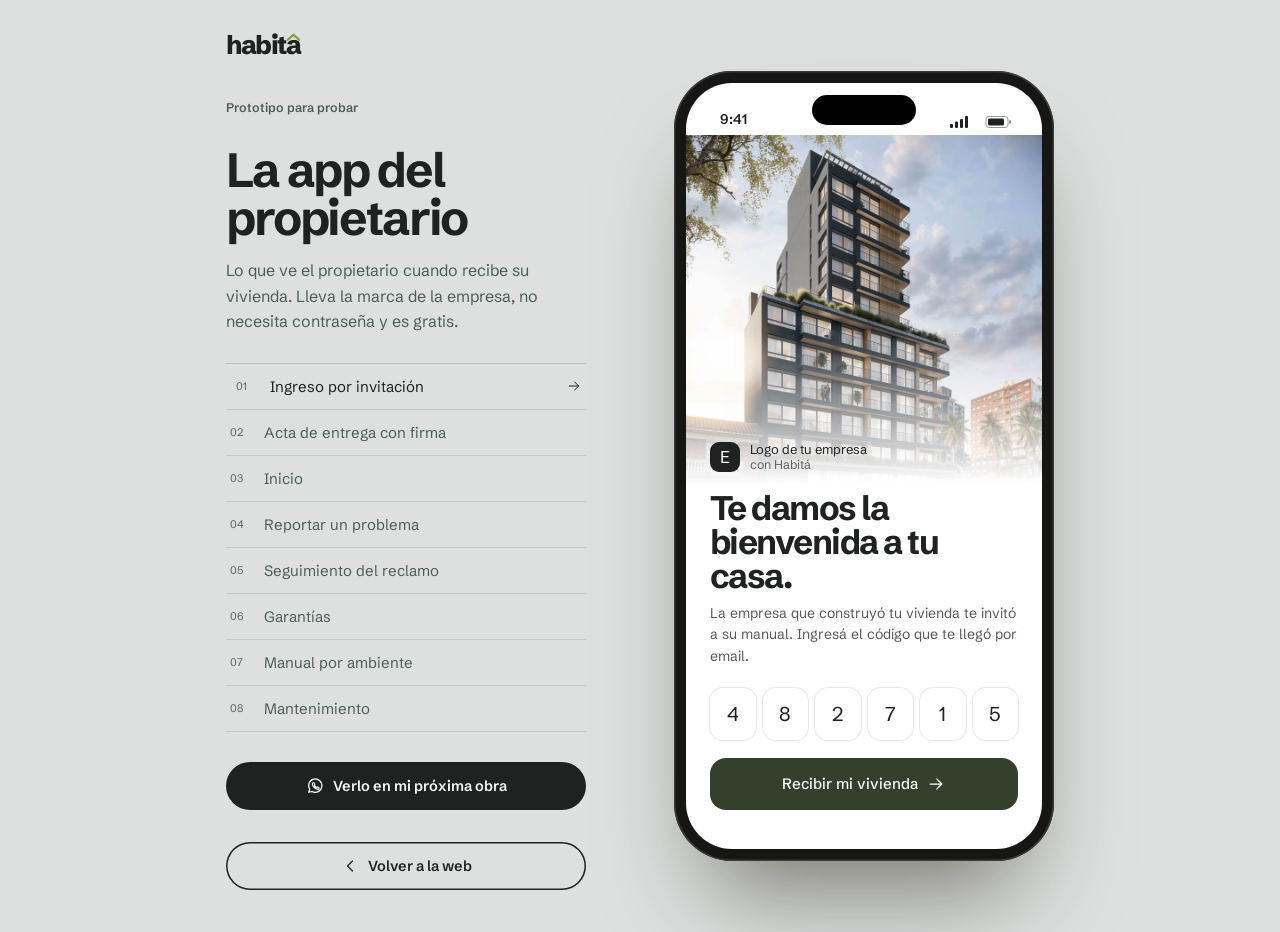
==== commit 63ec9119: "Accesibilidad según las guías de Apple en la app y la landing - Áreas de toque de 44 pt en controles" ====
--- a/app.html
+++ b/app.html
@@ -61,7 +61,7 @@
   .top-t { font-size: 13px; line-height: 1.25; }
   .top-t small { display: block; color: var(--ink-3); font-size: 11.5px; }
   .avatar { margin-left: auto; width: 36px; height: 36px; border-radius: 50%; background: var(--paper-2); display: grid; place-items: center; font-size: 13px; font-weight: 500; }
-  .icon-btn { width: 36px; height: 36px; border-radius: 50%; display: grid; place-items: center; background: var(--card); box-shadow: 0 0 0 1px var(--line); position: relative; }
+  .icon-btn { width: 44px; height: 44px; border-radius: 50%; display: grid; place-items: center; background: var(--card); box-shadow: 0 0 0 1px var(--line); position: relative; }
   .icon-btn .badge { position: absolute; top: 7px; right: 8px; width: 7px; height: 7px; border-radius: 50%; background: var(--wood); box-shadow: 0 0 0 2px var(--card); }
   .title { font-size: 32px; margin-bottom: 4px; }
   .title em { color: inherit; }
@@ -85,7 +85,7 @@
 
   .sec { display: flex; justify-content: space-between; align-items: baseline; margin: 22px 0 10px; }
   .sec h3 { font-size: 20px; }
-  .sec button { font-size: 12.5px; color: var(--brand); font-weight: 500; }
+  .sec button { font-size: 14px; color: var(--brand); font-weight: 500; min-height: 44px; padding: 0 2px; }
 
   .card { display: flex; align-items: center; gap: 12px; padding: 13px; background: var(--card); border-radius: 16px; box-shadow: 0 0 0 1px var(--line); margin-bottom: 8px; width: 100%; text-align: left; }
   .ico { width: 40px; height: 40px; flex-shrink: 0; border-radius: 12px; display: grid; place-items: center; background: var(--paper-2); color: var(--ink); }
@@ -115,7 +115,7 @@
   .room.noimg div { background: none; color: var(--ink); }
   .search { display: flex; align-items: center; gap: 10px; height: 44px; padding: 0 14px; border-radius: 14px; background: var(--card); box-shadow: 0 0 0 1px var(--line); color: var(--ink-3); font-size: 14px; margin-bottom: 16px; }
 
-  .back { display: inline-flex; align-items: center; gap: 4px; height: 36px; padding: 0 12px 0 8px; border-radius: 999px; background: var(--card); box-shadow: 0 0 0 1px var(--line); font-size: 13px; font-weight: 500; margin-bottom: 14px; }
+  .back { display: inline-flex; align-items: center; gap: 4px; height: 44px; padding: 0 14px 0 10px; border-radius: 999px; background: var(--card); box-shadow: 0 0 0 1px var(--line); font-size: 14px; font-weight: 500; margin-bottom: 14px; }
   .hero-img { height: 210px; border-radius: 22px; overflow: hidden; margin-bottom: 16px; background: var(--oliva-soft); } .hero-img img { width: 100%; height: 100%; object-fit: cover; }
   .seg { display: flex; padding: 3px; background: var(--paper-2); border-radius: 12px; margin-bottom: 14px; position: relative; }
   .seg button { flex: 1; height: 34px; border-radius: 9px; font-size: 13px; color: var(--ink-2); position: relative; z-index: 1; transition: color .2s; }
@@ -171,7 +171,7 @@
   .photo .shot { position: absolute; inset: 0; } .photo .shot img { width: 100%; height: 100%; object-fit: cover; object-position: 30% 78%; } .photo .shot .chip { position: absolute; left: 10px; bottom: 10px; }
   .photo .flash { position: absolute; inset: 0; background: #fff; opacity: 0; pointer-events: none; }
   .photo .retake { position: absolute; right: 10px; bottom: 10px; z-index: 2; }
-  label { display: block; font-size: 12px; font-weight: 500; color: var(--ink-2); margin: 14px 0 6px; }
+  label { display: block; font-size: 13.5px; font-weight: 500; color: var(--ink-2); margin: 14px 0 6px; }
   select, textarea { width: 100%; padding: 12px 14px; border-radius: 14px; border: 0; background: var(--card); box-shadow: 0 0 0 1px var(--line); font-size: 14px; appearance: none; }
   select { background-image: url("data:image/svg+xml,%3Csvg xmlns='http://www.w3.org/2000/svg' width='12' height='12' fill='none' stroke='%238a897f' stroke-width='1.5'%3E%3Cpath d='M2 4.5 6 8l4-3.5'/%3E%3C/svg%3E"); background-repeat: no-repeat; background-position: right 14px center; }
   textarea { height: 84px; resize: none; line-height: 1.45; }
@@ -238,7 +238,7 @@
   .ck-h { display: flex; align-items: center; gap: 10px; }
   .ck-h b { flex: 1; font-size: 14px; font-weight: 500; }
   .ck-seg { display: flex; padding: 2px; background: var(--paper-2); border-radius: 10px; }
-  .ck-seg button { height: 28px; padding: 0 10px; border-radius: 8px; font-size: 12px; color: var(--ink-2); transition: background .2s, color .2s; }
+  .ck-seg button { min-height: 40px; padding: 0 12px; border-radius: 8px; font-size: 13px; color: var(--ink-2); transition: background .2s, color .2s; }
   .ck-seg button.on { background: var(--card); color: var(--ink); box-shadow: 0 1px 3px rgba(0,0,0,.08); }
   .ck-seg button.on.obs { background: var(--wood); color: #fff; }
   .ck-obs { display: none; gap: 10px; align-items: center; margin-top: 10px; padding-top: 10px; border-top: 1px solid var(--line); font-size: 12.5px; color: var(--ink-2); line-height: 1.4; }
@@ -270,13 +270,13 @@
   .visit .done-msg { display: none; align-items: center; gap: 8px; margin-top: 10px; font-size: 13px; color: var(--brand); font-weight: 500; }
   .visit.ok .done-msg { display: flex; }
   .stars { display: flex; gap: 6px; margin-top: 10px; }
-  .stars button { width: 34px; height: 34px; display: grid; place-items: center; color: #C5CBC8; transition: color .2s, transform .2s; }
+  .stars button { width: 44px; height: 44px; display: grid; place-items: center; color: #C5CBC8; transition: color .2s, transform .2s; }
   .stars button.on { color: #C9963A; }
   .stars button svg.i { width: 26px; height: 26px; fill: currentColor; stroke: none; }
 
   /* Listas de documentos, contactos y avisos */
   .contact .acts { display: flex; gap: 6px; }
-  .contact .acts a { width: 36px; height: 36px; border-radius: 50%; display: grid; place-items: center; background: var(--paper-2); color: var(--ink); }
+  .contact .acts a { width: 44px; height: 44px; border-radius: 50%; display: grid; place-items: center; background: var(--paper-2); color: var(--ink); }
   .contact .acts a svg.i { width: 17px; height: 17px; }
   .sheet-list { display: grid; gap: 8px; margin-top: 14px; }
   .sheet-list button { display: flex; gap: 12px; align-items: center; text-align: left; padding: 12px; border-radius: 16px; background: var(--card); box-shadow: 0 0 0 1px var(--line); }
@@ -292,6 +292,21 @@
   .demo-cta p { font-family: var(--serif); font-size: 18px; line-height: 1.3; margin: 8px 0 12px; }
   .demo-cta a { display: inline-flex; align-items: center; gap: 8px; height: 42px; padding: 0 16px; border-radius: 999px; background: var(--paper); color: var(--ink); font-size: 13.5px; font-weight: 600; text-decoration: none; }
   body.embed .demo-cta, body.embed .web-only { display: none; }
+
+  /* Revisión de accesibilidad: áreas de toque y texto legible */
+  .task .check { position: relative; }
+  .task .check::after { content: ''; position: absolute; inset: -9px; }
+  .row-btns button { min-height: 44px; padding: 0 4px; font-size: 14px; }
+  .row-btns { font-size: 13px; }
+  .card .t small, .wi p, .tl small, .visit small, .sheet-list span { font-size: 13px; }
+  .top-t small, .fine, .meta span, .room small, .sigpad span { font-size: 12.5px; }
+  .w-sum span, .quick button { font-size: 12.5px; }
+  .tabbar button.on svg.i { fill: currentColor; fill-opacity: .16; }
+  .sheet .grab { cursor: grab; }
+  .sign-alt { display: none; margin-top: 2px; }
+  .sign-alt input { width: 100%; height: 52px; padding: 0 14px; border: 0; border-radius: 14px; background: var(--card); box-shadow: 0 0 0 1px var(--line); font: inherit; font-size: 17px; color: var(--ink); }
+  .signing-typed .sigpad { display: none; }
+  .signing-typed .sign-alt { display: block; }
 
   @media (max-width: 900px) {
     body:not(.embed) { padding: 0; display: block; }
@@ -409,21 +424,20 @@
           <button data-go="acta"><svg class="i"><use href="#sign"/></svg>Acta</button>
           <button data-sheet="emergencia"><svg class="i"><use href="#alert"/></svg>Emergencias</button>
         </div>
-        <div class="sec"><h3>Consejo de la semana</h3></div>
-        <div class="tip"><p class="label">Humedad y condensación</p><p>Ventilá 30 a 60 minutos en las horas de sol, y el dormitorio a la mañana. Así se evitan la condensación y los hongos.</p></div>
         <div class="demo-cta"><p class="label">Demo de Habitá</p><p>¿Te gustaría que tus propietarios reciban esto?</p><a href="index.html#demo" data-wa="app-movil"><svg class="i"><use href="#wa"/></svg>Verlo en mi próxima obra</a></div>
       </section>
 
       <!-- ACTA DE ENTREGA -->
       <section class="view" id="v-acta">
-        <button class="back" data-go="home"><svg class="i"><use href="#back"/></svg>Inicio</button>
+        <button class="back" data-go="home"><svg class="i"><use href="#back"/></svg>Cancelar</button>
         <h2 class="title">Acta de <em>entrega</em></h2>
         <p class="sub">Apto 302, Torre Ochava. Recorré la vivienda con la empresa y marcá cada ambiente.</p>
         <div class="steps-bar" aria-hidden="true"><i class="f"></i><i class="f"></i><i class="f"></i><i class="f"></i><i class="f"></i><i></i></div>
         <div id="acta-list"></div>
         <label>Tu firma</label>
         <div class="sigpad" id="sigpad"><canvas aria-label="Firmá con el dedo"></canvas><span>Firmá acá con el dedo</span></div>
-        <div class="row-btns"><span>12 nov 2026, María Rodríguez</span><button id="sig-clear">Borrar</button></div>
+        <div class="sign-alt"><input id="sig-name" type="text" autocomplete="name" placeholder="Tu nombre completo" aria-label="Firmar escribiendo tu nombre completo"></div>
+        <div class="row-btns"><button id="sig-mode">Firmar escribiendo mi nombre</button><button id="sig-clear">Borrar</button></div>
         <button class="primary brand" id="sign-btn"><svg class="i"><use href="#sign"/></svg>Firmar conformidad</button>
         <p class="fine">Las observaciones quedan registradas como reclamos en garantía, con su foto.</p>
       </section>
@@ -445,7 +459,7 @@
 
       <!-- SEGUIMIENTO DEL RECLAMO -->
       <section class="view" id="v-reclamo">
-        <button class="back" data-go="reportes"><svg class="i"><use href="#back"/></svg>Reportes</button>
+        <button class="back" data-go="reportes"><svg class="i"><use href="#back"/></svg>Reclamos</button>
         <div class="hero-img" style="height:170px"><img src="assets/img/balcon-atardecer.webp" alt="Foto del reclamo: agua en el balcón" style="object-position:30% 78%"></div>
         <h2 class="title" style="font-size:27px">Agua acumulada en el balcón</h2>
         <p class="sub">Apto 302, Balcón, enviado el 12 nov, 9:41</p>
@@ -500,6 +514,8 @@
         <div class="sec"><h3>Documentos</h3></div>
         <div class="card"><span class="ico"><svg class="i"><use href="#plan"/></svg></span><div class="t"><b>Planos de la unidad</b><small>Planta, eléctrico, sanitario</small></div><span class="chip plain">3 PDF</span></div>
         <div class="card"><span class="ico"><svg class="i"><use href="#book"/></svg></span><div class="t"><b>Reglamento de copropiedad</b><small>Bienes comunes y de uso exclusivo</small></div><span class="chip plain">PDF</span></div>
+        <div class="sec"><h3>Consejo de la semana</h3></div>
+        <div class="tip"><p class="label">Humedad y condensación</p><p>Ventilá 30 a 60 minutos en las horas de sol, y el dormitorio a la mañana. Así se evitan la condensación y los hongos.</p></div>
       </section>
 
       <!-- AMBIENTE -->
@@ -547,9 +563,9 @@
 
       <!-- REPORTES -->
       <section class="view" id="v-reportes">
-        <h2 class="title">Tus <em>reportes</em></h2>
+        <h2 class="title">Tus <em>reclamos</em></h2>
         <p class="sub">Cada problema que reportás llega a la empresa y podés seguir su estado.</p>
-        <button class="primary" data-go="reportar" style="margin:0 0 18px"><svg class="i"><use href="#camera"/></svg>Nuevo reporte</button>
+        <button class="primary" data-go="reportar" style="margin:0 0 18px"><svg class="i"><use href="#camera"/></svg>Reportar un problema</button>
         <p class="month">En curso</p>
         <button class="card" data-go="reclamo"><span class="ico"><svg class="i"><use href="#drop"/></svg></span><div class="t"><b>Agua acumulada en el balcón</b><small>En garantía, Impermeabilizaciones del Este</small></div><span class="chip warn">Visita jue 20</span></button>
         <button class="card" data-go="reclamo"><span class="ico"><svg class="i"><use href="#sign"/></svg></span><div class="t"><b>Sellador de la mampara</b><small>Del acta de entrega, Vidriería Centro</small></div><span class="chip warn">Asignado</span></button>
@@ -562,8 +578,8 @@
 
       <!-- REPORTAR -->
       <section class="view" id="v-reportar">
-        <button class="back" data-go="reportes"><svg class="i"><use href="#back"/></svg>Reportes</button>
-        <h2 class="title">Nuevo <em>reporte</em></h2>
+        <button class="back" data-go="reportes"><svg class="i"><use href="#back"/></svg>Reclamos</button>
+        <h2 class="title">Reportar un <em>problema</em></h2>
         <p class="sub">Le llega a la empresa con tu vivienda, el ambiente y la foto.</p>
         <button class="photo" id="photo"><span class="in"><span class="ico"><svg class="i"><use href="#camera"/></svg></span>Sacar una foto</span><span class="flash"></span></button>
         <label for="r-amb">Ambiente</label>
@@ -574,14 +590,14 @@
         <div class="seg" data-seg style="margin-bottom:0"><span class="pill"></span><button>Baja</button><button class="on">Media</button><button>Alta</button></div>
         <label for="r-desc">¿Qué pasó?</label>
         <textarea id="r-desc">Después de la lluvia queda agua acumulada en el balcón y tarda en drenar.</textarea>
-        <button class="primary" data-go="ok"><svg class="i"><use href="#send"/></svg>Enviar reporte</button>
+        <button class="primary" data-go="ok"><svg class="i"><use href="#send"/></svg>Enviar reclamo</button>
       </section>
 
       <!-- OK -->
       <section class="view" id="v-ok">
         <div class="ok">
           <svg class="ok-ring" viewBox="0 0 92 92"><circle cx="46" cy="46" r="44"/><path d="M29 47.5 41 59l23-26"/></svg>
-          <h2>Reporte enviado</h2>
+          <h2>Reclamo enviado</h2>
           <p>La empresa lo recibió con tu vivienda, el ambiente y la foto. Te avisamos cuando haya novedades.</p>
           <div class="tl">
             <div class="done"><b>Recibido</b><small>Hoy, 9:41</small></div>
@@ -600,7 +616,7 @@
       <button data-go="manual" data-tab="manual"><svg class="i"><use href="#book"/></svg>Manual</button>
       <button data-go="agenda" data-tab="agenda"><svg class="i"><use href="#calendar"/></svg>Agenda</button>
       <button data-go="garantias" data-tab="garantias"><svg class="i"><use href="#shield"/></svg>Garantías</button>
-      <button data-go="reportes" data-tab="reportes"><svg class="i"><use href="#camera"/></svg>Reportes</button>
+      <button data-go="reportes" data-tab="reportes"><svg class="i"><use href="#camera"/></svg>Reclamos</button>
     </nav>
 
     <div class="scrim" data-close></div>
@@ -765,7 +781,13 @@
     last = p;
   });
   ['pointerup', 'pointercancel'].forEach(ev => cv.addEventListener(ev, () => (drawing = false)));
-  document.getElementById('sig-clear').addEventListener('click', sizePad);
+  document.getElementById('sig-clear').addEventListener('click', () => { sizePad(); document.getElementById('sig-name').value = ''; });
+  const actaView = document.getElementById('v-acta'), sigMode = document.getElementById('sig-mode');
+  sigMode.addEventListener('click', () => {
+    const typed = actaView.classList.toggle('signing-typed');
+    sigMode.textContent = typed ? 'Firmar con el dedo' : 'Firmar escribiendo mi nombre';
+    if (typed) document.getElementById('sig-name').focus(); else requestAnimationFrame(sizePad);
+  });
   // Si el propietario no firmó, la demo firma sola para mostrar el resultado
   function autoSign() {
     if (pad.classList.contains('signed')) return;
@@ -778,6 +800,11 @@
   }
 
   document.getElementById('sign-btn').addEventListener('click', () => {
+    if (actaView.classList.contains('signing-typed')) {
+      const name = document.getElementById('sig-name');
+      if (!name.value.trim()) name.value = 'María Rodríguez';
+      return setTimeout(() => go('acta-ok'), 150);
+    }
     const wasSigned = pad.classList.contains('signed');
     autoSign();
     setTimeout(() => go('acta-ok'), wasSigned ? 150 : 900);
@@ -867,6 +894,28 @@
       if (open) M.animate(s.querySelectorAll('.em div, .sheet-list button'), { opacity: [0, 1], y: [12, 0] }, { duration: 0.4, ease: EASE, delay: M.stagger(0.05, { startDelay: 0.15 }) });
     } else { scrim.style.opacity = open ? 1 : 0; s.style.transform = open ? 'none' : 'translateY(105%)'; }
   }
+
+  /* Las hojas se cierran deslizando hacia abajo */
+  document.querySelectorAll('.sheet').forEach(sh => {
+    let y0 = null, dy = 0;
+    sh.addEventListener('pointerdown', e => {
+      if (e.target.closest('button:not(.grab), a') || sh.scrollTop > 0) return;
+      y0 = e.clientY; dy = 0; sh.setPointerCapture(e.pointerId);
+    });
+    sh.addEventListener('pointermove', e => {
+      if (y0 === null) return;
+      dy = Math.max(0, e.clientY - y0);
+      sh.style.transform = `translateY(${dy}px)`;
+    });
+    const end = () => {
+      if (y0 === null) return;
+      y0 = null;
+      if (dy > 90) sheetOpen(false);
+      else if (motionOn) M.animate(sh, { y: [dy, 0] }, { type: 'spring', bounce: 0.15, visualDuration: 0.3 });
+      else sh.style.transform = 'none';
+    };
+    sh.addEventListener('pointerup', end); sh.addEventListener('pointercancel', end);
+  });
 
   document.addEventListener('click', e => {
     const t = e.target;
